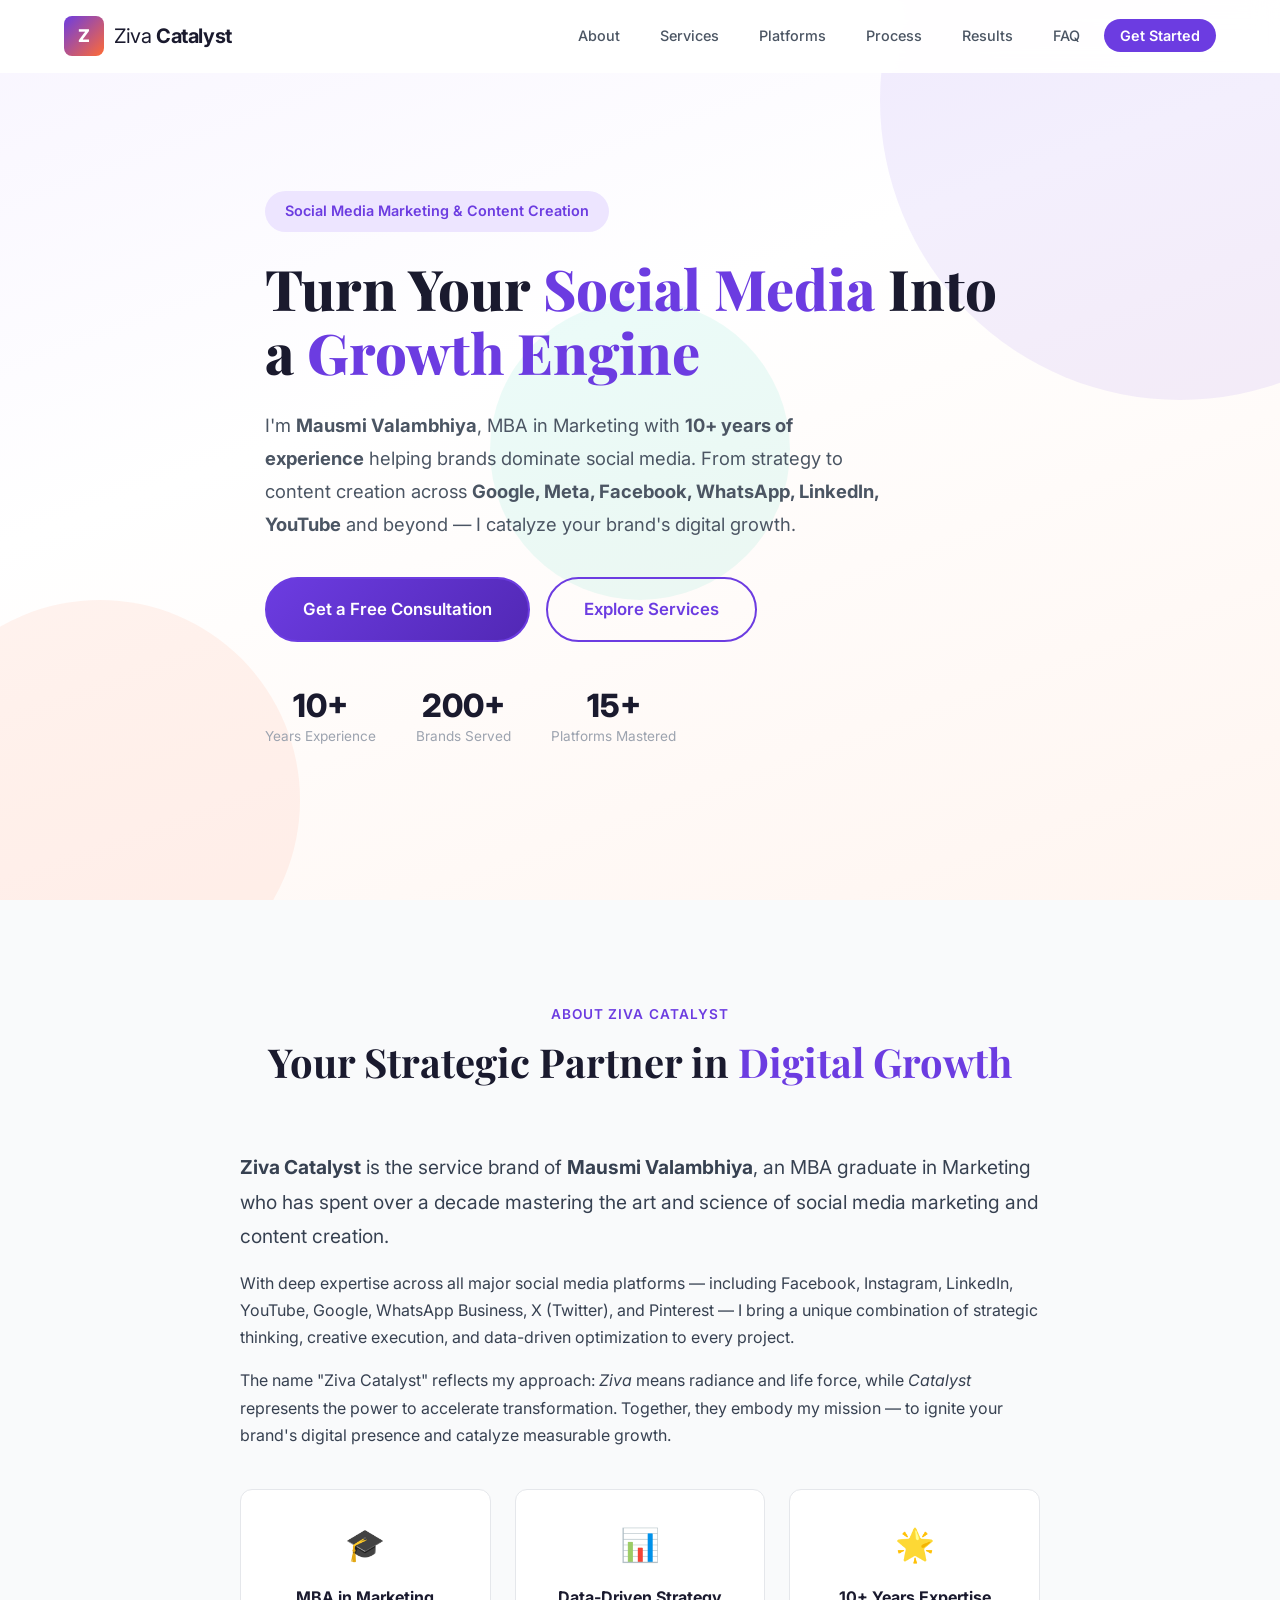
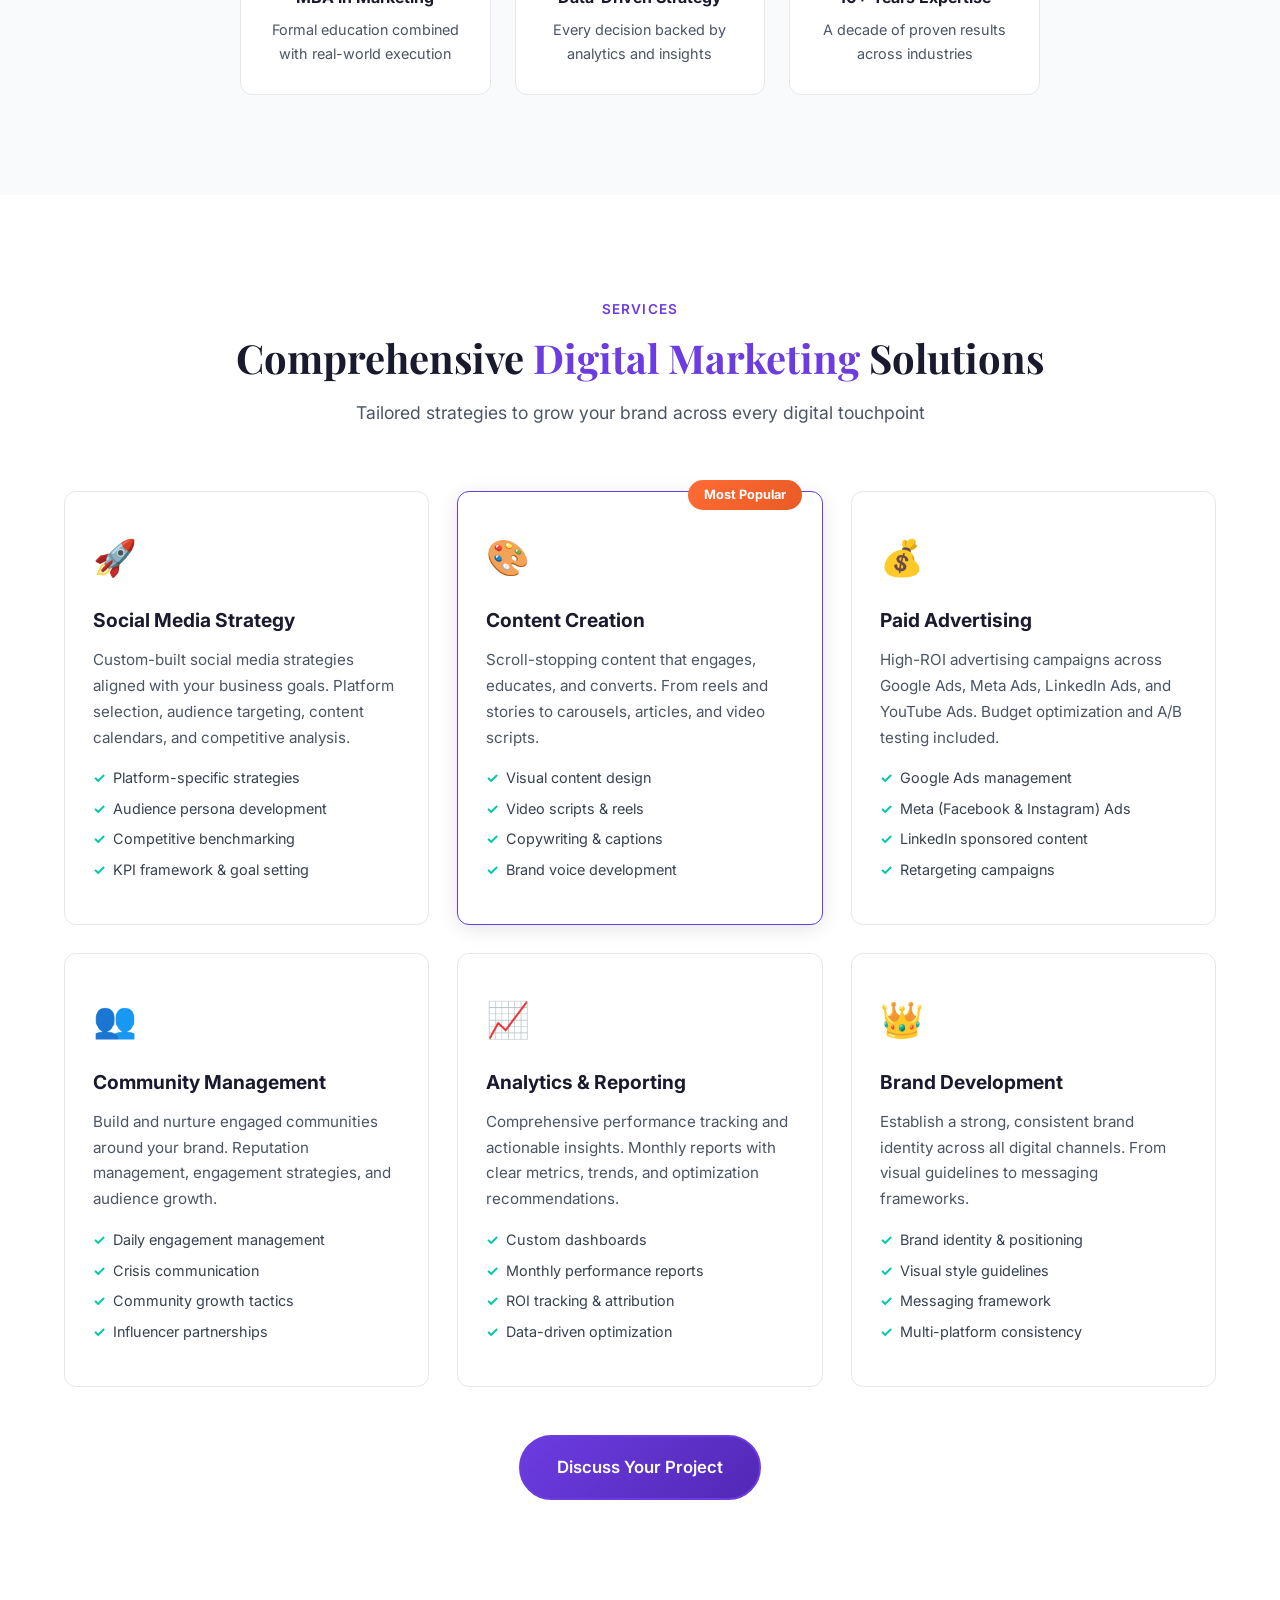
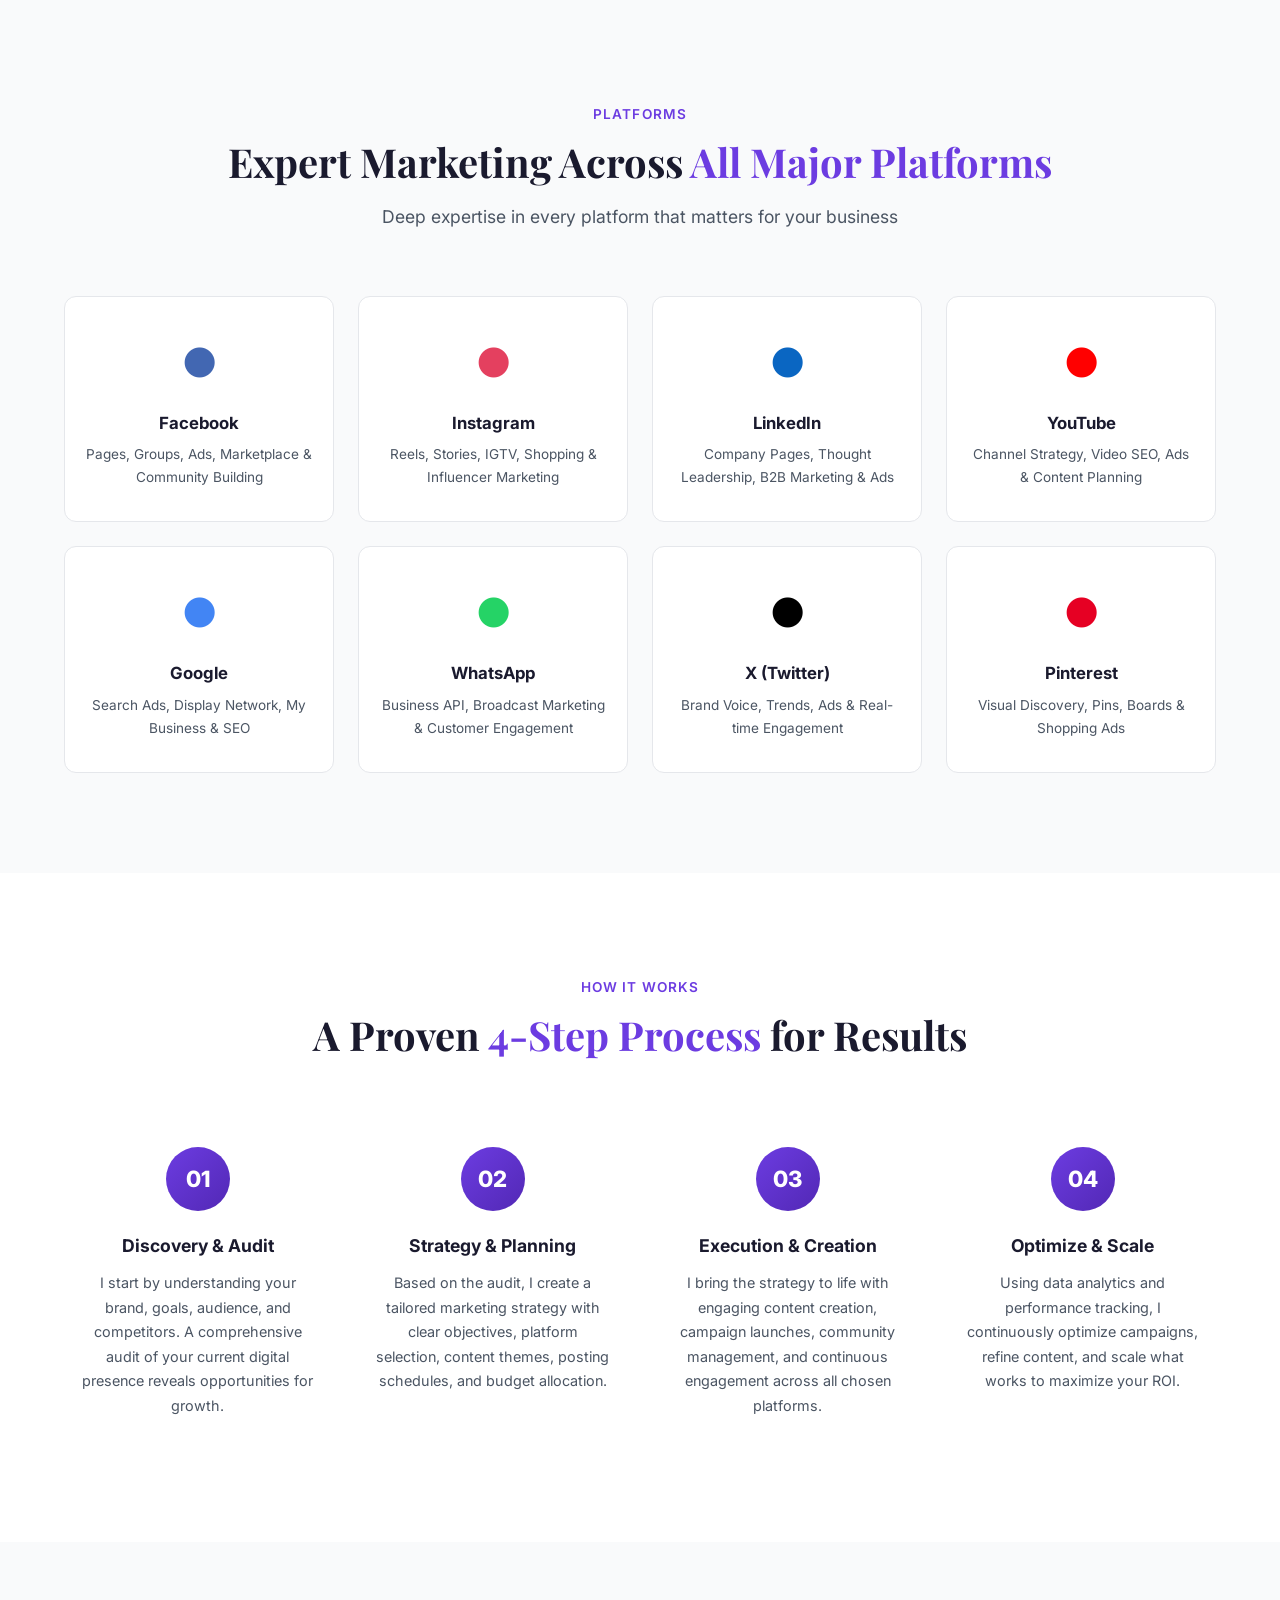
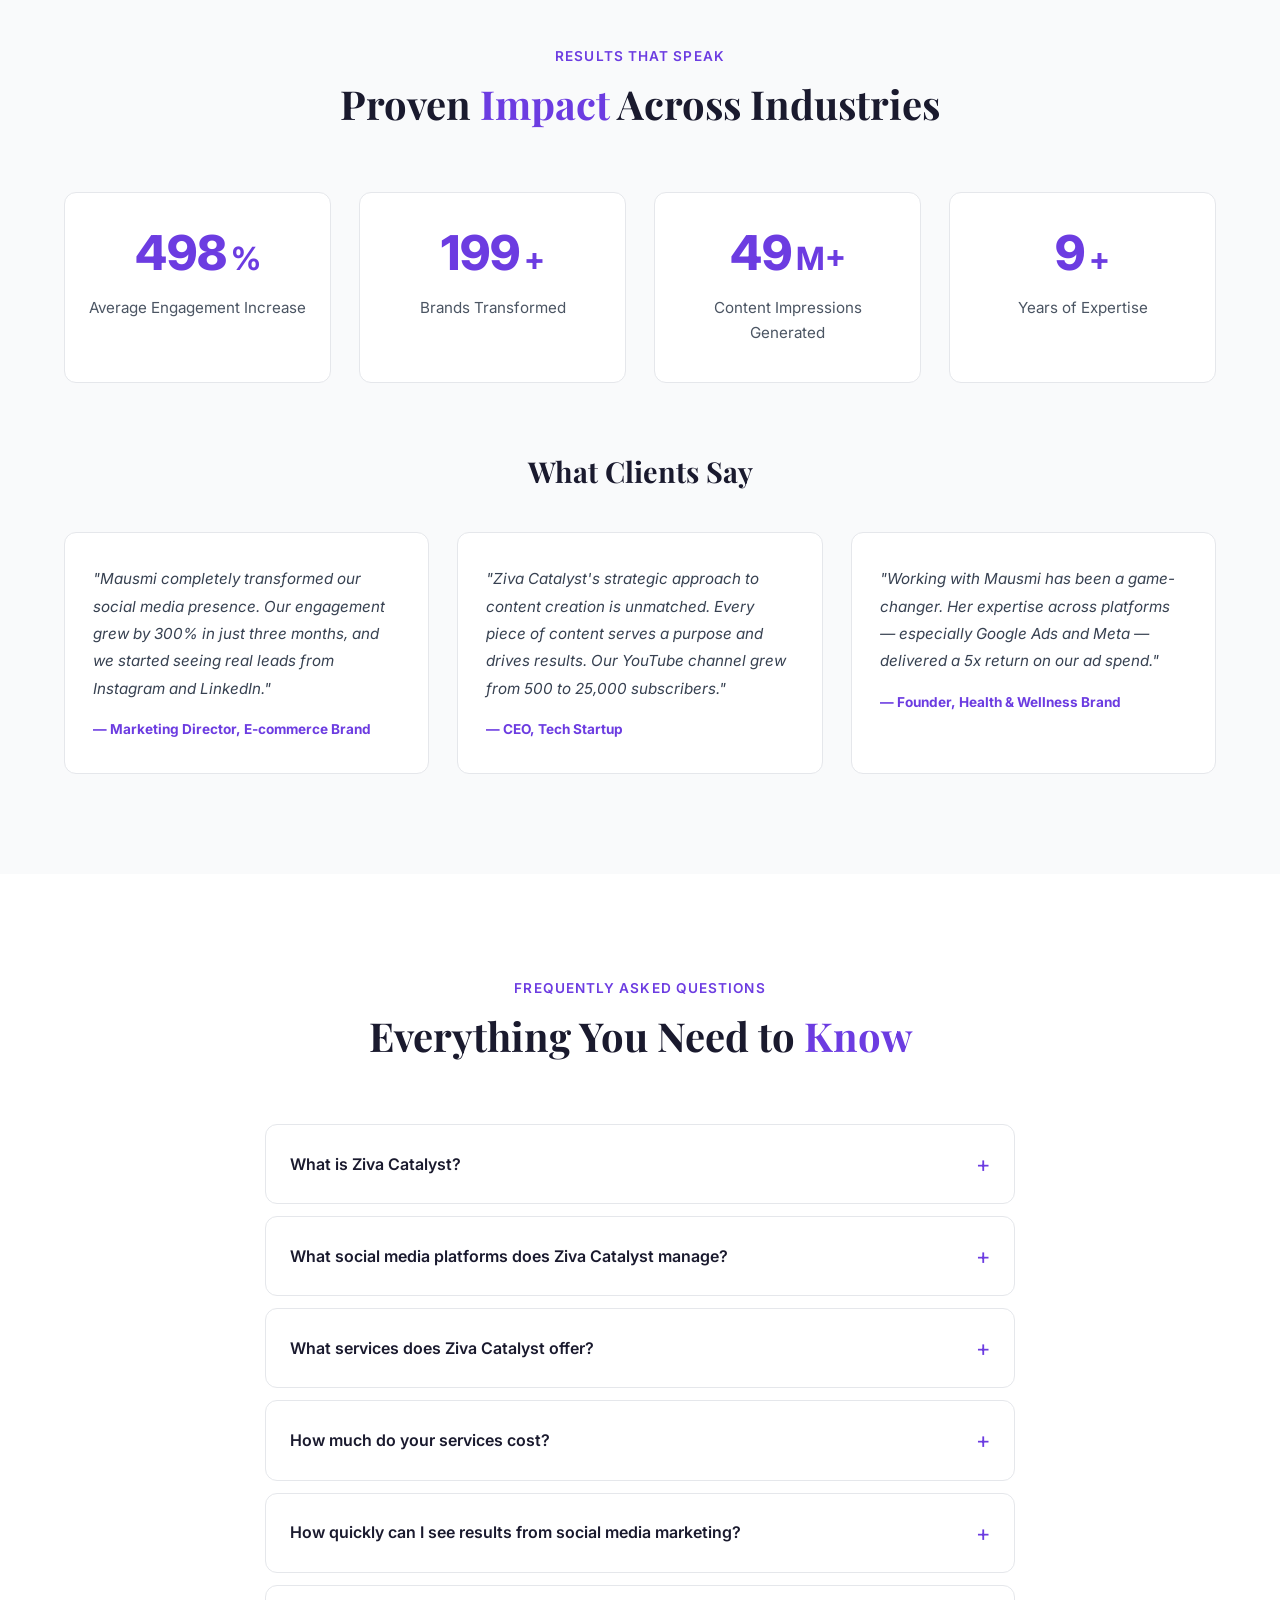
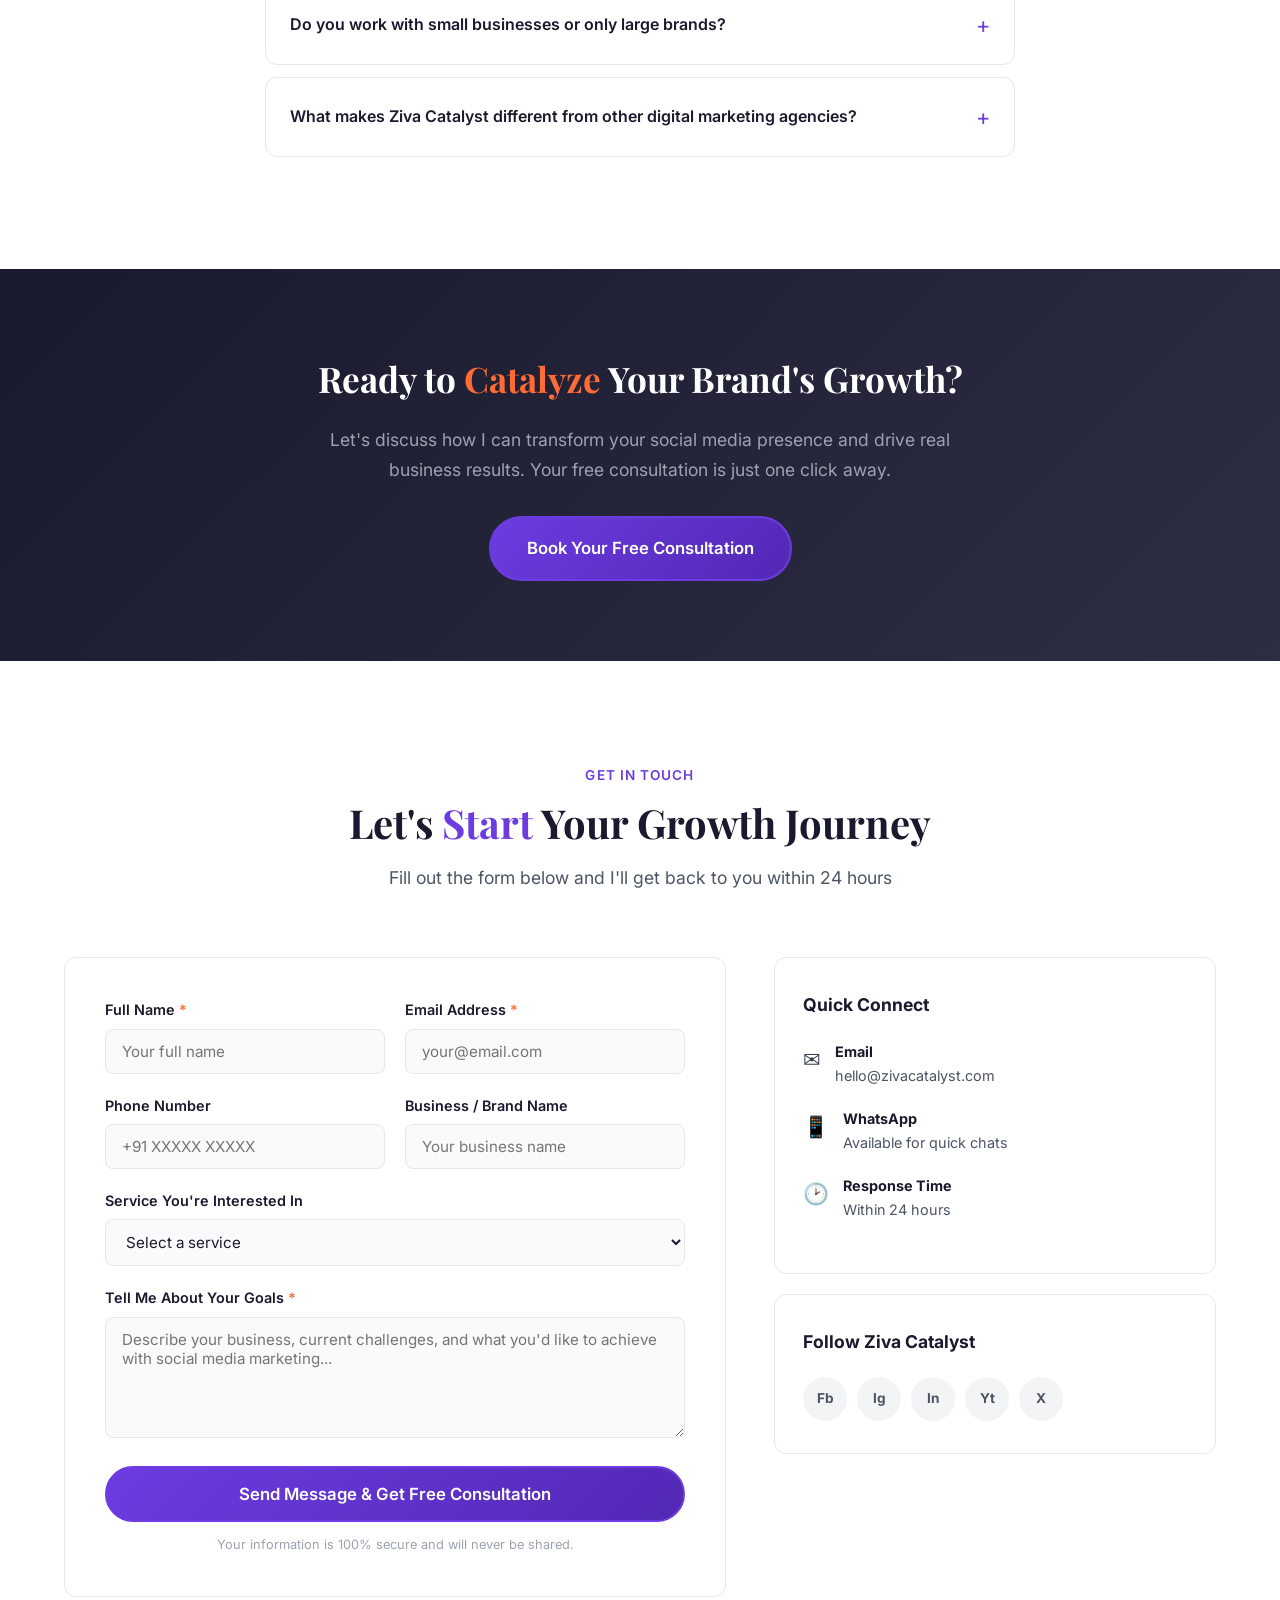
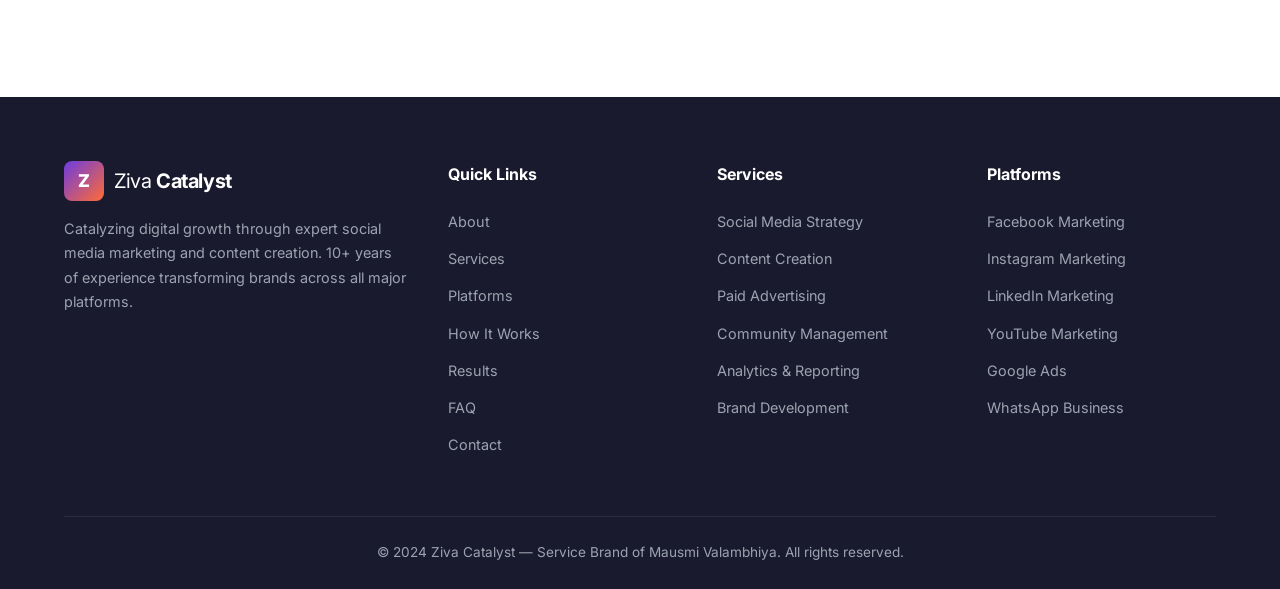
==== index.html @ 7b5e2238 "Add Ziva Catalyst website with full SEO, GEO, AEO, CRO optimization Complete single-page website for" ====
<!DOCTYPE html>
<html lang="en" dir="ltr">
<head>
  <meta charset="UTF-8" />
  <meta name="viewport" content="width=device-width, initial-scale=1.0" />
  <meta http-equiv="X-UA-Compatible" content="IE=edge" />

  <!-- Primary SEO Meta Tags -->
  <title>Ziva Catalyst | Social Media Marketing & Content Creation Expert — Mausmi Valambhiya</title>
  <meta name="description" content="Ziva Catalyst is the service brand of Mausmi Valambhiya, MBA in Marketing with 10+ years of experience in social media marketing, content creation, and digital strategy across Google, Meta, Facebook, WhatsApp, LinkedIn, YouTube & more." />
  <meta name="keywords" content="social media marketing, content creation, digital marketing expert, social media strategy, Facebook marketing, Instagram marketing, LinkedIn marketing, YouTube marketing, WhatsApp business marketing, Google Ads, Meta Ads, brand growth, content strategy, social media manager, Mausmi Valambhiya, Ziva Catalyst, social media consultant, online marketing services, digital branding" />
  <meta name="author" content="Mausmi Valambhiya" />
  <meta name="robots" content="index, follow, max-image-preview:large, max-snippet:-1, max-video-preview:-1" />
  <link rel="canonical" href="https://zivacatalyst.com/" />

  <!-- Open Graph / Facebook -->
  <meta property="og:type" content="website" />
  <meta property="og:url" content="https://zivacatalyst.com/" />
  <meta property="og:title" content="Ziva Catalyst | Social Media Marketing & Content Creation Expert" />
  <meta property="og:description" content="Transform your brand with 10+ years of social media marketing expertise. Strategy, content creation & growth across all major platforms." />
  <meta property="og:site_name" content="Ziva Catalyst" />
  <meta property="og:locale" content="en_US" />

  <!-- Twitter Card -->
  <meta name="twitter:card" content="summary_large_image" />
  <meta name="twitter:title" content="Ziva Catalyst | Social Media Marketing & Content Creation Expert" />
  <meta name="twitter:description" content="Transform your brand with 10+ years of social media marketing expertise by Mausmi Valambhiya, MBA." />

  <!-- GEO: Generative Engine Optimization — Structured Data (JSON-LD) -->
  <script type="application/ld+json">
  {
    "@context": "https://schema.org",
    "@type": "ProfessionalService",
    "name": "Ziva Catalyst",
    "description": "Social media marketing and content creation services by Mausmi Valambhiya, MBA in Marketing with 10+ years of experience.",
    "founder": {
      "@type": "Person",
      "name": "Mausmi Valambhiya",
      "jobTitle": "Social Media Marketing Strategist & Content Creator",
      "description": "MBA in Marketing with 10+ years of experience in social media marketing and content creation.",
      "knowsAbout": [
        "Social Media Marketing",
        "Content Creation",
        "Digital Marketing Strategy",
        "Facebook Marketing",
        "Instagram Marketing",
        "LinkedIn Marketing",
        "YouTube Marketing",
        "Google Ads",
        "Meta Ads",
        "WhatsApp Business Marketing",
        "Brand Strategy",
        "SEO",
        "Content Strategy"
      ]
    },
    "serviceType": [
      "Social Media Marketing",
      "Content Creation",
      "Digital Marketing Strategy",
      "Social Media Management",
      "Paid Advertising",
      "Brand Development"
    ],
    "areaServed": "Worldwide",
    "url": "https://zivacatalyst.com"
  }
  </script>

  <!-- AEO: Answer Engine Optimization — FAQ Schema -->
  <script type="application/ld+json">
  {
    "@context": "https://schema.org",
    "@type": "FAQPage",
    "mainEntity": [
      {
        "@type": "Question",
        "name": "What is Ziva Catalyst?",
        "acceptedAnswer": {
          "@type": "Answer",
          "text": "Ziva Catalyst is the service brand of Mausmi Valambhiya, an MBA in Marketing with over 10 years of experience specializing in social media marketing and content creation across all major platforms including Google, Meta, Facebook, WhatsApp, LinkedIn, and YouTube."
        }
      },
      {
        "@type": "Question",
        "name": "What social media platforms does Ziva Catalyst manage?",
        "acceptedAnswer": {
          "@type": "Answer",
          "text": "Ziva Catalyst provides expert marketing and content creation services across all major platforms: Facebook, Instagram, LinkedIn, YouTube, WhatsApp Business, Google (Search & Ads), X (Twitter), Pinterest, and emerging platforms."
        }
      },
      {
        "@type": "Question",
        "name": "What services does Ziva Catalyst offer?",
        "acceptedAnswer": {
          "@type": "Answer",
          "text": "Ziva Catalyst offers comprehensive digital marketing services including social media strategy, content creation, paid advertising (Google Ads & Meta Ads), brand development, community management, analytics & reporting, influencer marketing, and WhatsApp business marketing."
        }
      },
      {
        "@type": "Question",
        "name": "Who is Mausmi Valambhiya?",
        "acceptedAnswer": {
          "@type": "Answer",
          "text": "Mausmi Valambhiya is a social media marketing strategist and content creator with an MBA in Marketing and over 10 years of hands-on experience. She is the founder of Ziva Catalyst and has helped numerous brands grow their digital presence across multiple platforms."
        }
      },
      {
        "@type": "Question",
        "name": "How can Ziva Catalyst help my business grow?",
        "acceptedAnswer": {
          "@type": "Answer",
          "text": "Ziva Catalyst helps businesses grow through data-driven social media strategies, engaging content creation, targeted advertising campaigns, and comprehensive digital marketing solutions tailored to each client's unique goals and audience."
        }
      }
    ]
  }
  </script>

  <!-- Preconnect for performance -->
  <link rel="preconnect" href="https://fonts.googleapis.com" />
  <link rel="preconnect" href="https://fonts.gstatic.com" crossorigin />
  <link href="https://fonts.googleapis.com/css2?family=Inter:wght@300;400;500;600;700;800;900&family=Playfair+Display:wght@600;700;800&display=swap" rel="stylesheet" />

  <link rel="stylesheet" href="style.css" />
</head>
<body>

  <!-- Skip Navigation for Accessibility -->
  <a href="#main-content" class="skip-link">Skip to main content</a>

  <!-- ============ HEADER / NAVIGATION ============ -->
  <header class="header" id="header">
    <div class="container">
      <a href="#" class="logo" aria-label="Ziva Catalyst Home">
        <span class="logo-icon">Z</span>
        <span class="logo-text">Ziva <strong>Catalyst</strong></span>
      </a>
      <nav class="nav" id="nav" aria-label="Main Navigation">
        <ul class="nav-list">
          <li><a href="#about" class="nav-link">About</a></li>
          <li><a href="#services" class="nav-link">Services</a></li>
          <li><a href="#platforms" class="nav-link">Platforms</a></li>
          <li><a href="#process" class="nav-link">Process</a></li>
          <li><a href="#results" class="nav-link">Results</a></li>
          <li><a href="#faq" class="nav-link">FAQ</a></li>
          <li><a href="#contact" class="nav-link cta-link">Get Started</a></li>
        </ul>
      </nav>
      <button class="menu-toggle" id="menuToggle" aria-label="Toggle navigation menu" aria-expanded="false">
        <span class="bar"></span>
        <span class="bar"></span>
        <span class="bar"></span>
      </button>
    </div>
  </header>

  <main id="main-content">

    <!-- ============ HERO SECTION (CRO: Primary CTA) ============ -->
    <section class="hero" id="hero">
      <div class="hero-bg-shapes">
        <div class="shape shape-1"></div>
        <div class="shape shape-2"></div>
        <div class="shape shape-3"></div>
      </div>
      <div class="container hero-content">
        <div class="hero-text">
          <p class="hero-tag">Social Media Marketing & Content Creation</p>
          <h1 class="hero-title">
            Turn Your <span class="highlight">Social Media</span> Into a
            <span class="highlight">Growth Engine</span>
          </h1>
          <p class="hero-desc">
            I'm <strong>Mausmi Valambhiya</strong>, MBA in Marketing with <strong>10+ years of experience</strong>
            helping brands dominate social media. From strategy to content creation across
            <strong>Google, Meta, Facebook, WhatsApp, LinkedIn, YouTube</strong> and beyond —
            I catalyze your brand's digital growth.
          </p>
          <div class="hero-cta-group">
            <a href="#contact" class="btn btn-primary btn-lg">Get a Free Consultation</a>
            <a href="#services" class="btn btn-outline btn-lg">Explore Services</a>
          </div>
          <div class="hero-trust">
            <div class="trust-item">
              <span class="trust-number">10+</span>
              <span class="trust-label">Years Experience</span>
            </div>
            <div class="trust-item">
              <span class="trust-number">200+</span>
              <span class="trust-label">Brands Served</span>
            </div>
            <div class="trust-item">
              <span class="trust-number">15+</span>
              <span class="trust-label">Platforms Mastered</span>
            </div>
          </div>
        </div>
      </div>
    </section>

    <!-- ============ ABOUT SECTION (SEO + AEO: Rich bio content) ============ -->
    <section class="section about" id="about">
      <div class="container">
        <div class="section-header">
          <p class="section-tag">About Ziva Catalyst</p>
          <h2 class="section-title">Your Strategic Partner in <span class="highlight">Digital Growth</span></h2>
        </div>
        <div class="about-grid">
          <div class="about-content">
            <p class="about-lead">
              <strong>Ziva Catalyst</strong> is the service brand of <strong>Mausmi Valambhiya</strong>,
              an MBA graduate in Marketing who has spent over a decade mastering the art and science
              of social media marketing and content creation.
            </p>
            <p>
              With deep expertise across all major social media platforms — including Facebook, Instagram,
              LinkedIn, YouTube, Google, WhatsApp Business, X (Twitter), and Pinterest — I bring a
              unique combination of strategic thinking, creative execution, and data-driven optimization
              to every project.
            </p>
            <p>
              The name "Ziva Catalyst" reflects my approach: <em>Ziva</em> means radiance and life force,
              while <em>Catalyst</em> represents the power to accelerate transformation. Together, they embody
              my mission — to ignite your brand's digital presence and catalyze measurable growth.
            </p>
            <div class="about-highlights">
              <div class="highlight-card">
                <div class="highlight-icon">&#127891;</div>
                <h3>MBA in Marketing</h3>
                <p>Formal education combined with real-world execution</p>
              </div>
              <div class="highlight-card">
                <div class="highlight-icon">&#128202;</div>
                <h3>Data-Driven Strategy</h3>
                <p>Every decision backed by analytics and insights</p>
              </div>
              <div class="highlight-card">
                <div class="highlight-icon">&#127775;</div>
                <h3>10+ Years Expertise</h3>
                <p>A decade of proven results across industries</p>
              </div>
            </div>
          </div>
        </div>
      </div>
    </section>

    <!-- ============ SERVICES SECTION (SEO + CRO) ============ -->
    <section class="section services" id="services">
      <div class="container">
        <div class="section-header">
          <p class="section-tag">Services</p>
          <h2 class="section-title">Comprehensive <span class="highlight">Digital Marketing</span> Solutions</h2>
          <p class="section-subtitle">Tailored strategies to grow your brand across every digital touchpoint</p>
        </div>
        <div class="services-grid">

          <article class="service-card">
            <div class="service-icon">&#128640;</div>
            <h3>Social Media Strategy</h3>
            <p>Custom-built social media strategies aligned with your business goals. Platform selection, audience targeting, content calendars, and competitive analysis.</p>
            <ul class="service-features">
              <li>Platform-specific strategies</li>
              <li>Audience persona development</li>
              <li>Competitive benchmarking</li>
              <li>KPI framework & goal setting</li>
            </ul>
          </article>

          <article class="service-card featured">
            <div class="service-badge">Most Popular</div>
            <div class="service-icon">&#127912;</div>
            <h3>Content Creation</h3>
            <p>Scroll-stopping content that engages, educates, and converts. From reels and stories to carousels, articles, and video scripts.</p>
            <ul class="service-features">
              <li>Visual content design</li>
              <li>Video scripts & reels</li>
              <li>Copywriting & captions</li>
              <li>Brand voice development</li>
            </ul>
          </article>

          <article class="service-card">
            <div class="service-icon">&#128176;</div>
            <h3>Paid Advertising</h3>
            <p>High-ROI advertising campaigns across Google Ads, Meta Ads, LinkedIn Ads, and YouTube Ads. Budget optimization and A/B testing included.</p>
            <ul class="service-features">
              <li>Google Ads management</li>
              <li>Meta (Facebook & Instagram) Ads</li>
              <li>LinkedIn sponsored content</li>
              <li>Retargeting campaigns</li>
            </ul>
          </article>

          <article class="service-card">
            <div class="service-icon">&#128101;</div>
            <h3>Community Management</h3>
            <p>Build and nurture engaged communities around your brand. Reputation management, engagement strategies, and audience growth.</p>
            <ul class="service-features">
              <li>Daily engagement management</li>
              <li>Crisis communication</li>
              <li>Community growth tactics</li>
              <li>Influencer partnerships</li>
            </ul>
          </article>

          <article class="service-card">
            <div class="service-icon">&#128200;</div>
            <h3>Analytics & Reporting</h3>
            <p>Comprehensive performance tracking and actionable insights. Monthly reports with clear metrics, trends, and optimization recommendations.</p>
            <ul class="service-features">
              <li>Custom dashboards</li>
              <li>Monthly performance reports</li>
              <li>ROI tracking & attribution</li>
              <li>Data-driven optimization</li>
            </ul>
          </article>

          <article class="service-card">
            <div class="service-icon">&#128081;</div>
            <h3>Brand Development</h3>
            <p>Establish a strong, consistent brand identity across all digital channels. From visual guidelines to messaging frameworks.</p>
            <ul class="service-features">
              <li>Brand identity & positioning</li>
              <li>Visual style guidelines</li>
              <li>Messaging framework</li>
              <li>Multi-platform consistency</li>
            </ul>
          </article>

        </div>
        <div class="services-cta">
          <a href="#contact" class="btn btn-primary btn-lg">Discuss Your Project</a>
        </div>
      </div>
    </section>

    <!-- ============ PLATFORMS SECTION (SEO + GEO) ============ -->
    <section class="section platforms" id="platforms">
      <div class="container">
        <div class="section-header">
          <p class="section-tag">Platforms</p>
          <h2 class="section-title">Expert Marketing Across <span class="highlight">All Major Platforms</span></h2>
          <p class="section-subtitle">Deep expertise in every platform that matters for your business</p>
        </div>
        <div class="platforms-grid">
          <div class="platform-card">
            <div class="platform-icon" style="color:#4267B2;">&#9679;</div>
            <h3>Facebook</h3>
            <p>Pages, Groups, Ads, Marketplace & Community Building</p>
          </div>
          <div class="platform-card">
            <div class="platform-icon" style="color:#E4405F;">&#9679;</div>
            <h3>Instagram</h3>
            <p>Reels, Stories, IGTV, Shopping & Influencer Marketing</p>
          </div>
          <div class="platform-card">
            <div class="platform-icon" style="color:#0A66C2;">&#9679;</div>
            <h3>LinkedIn</h3>
            <p>Company Pages, Thought Leadership, B2B Marketing & Ads</p>
          </div>
          <div class="platform-card">
            <div class="platform-icon" style="color:#FF0000;">&#9679;</div>
            <h3>YouTube</h3>
            <p>Channel Strategy, Video SEO, Ads & Content Planning</p>
          </div>
          <div class="platform-card">
            <div class="platform-icon" style="color:#4285F4;">&#9679;</div>
            <h3>Google</h3>
            <p>Search Ads, Display Network, My Business & SEO</p>
          </div>
          <div class="platform-card">
            <div class="platform-icon" style="color:#25D366;">&#9679;</div>
            <h3>WhatsApp</h3>
            <p>Business API, Broadcast Marketing & Customer Engagement</p>
          </div>
          <div class="platform-card">
            <div class="platform-icon" style="color:#000000;">&#9679;</div>
            <h3>X (Twitter)</h3>
            <p>Brand Voice, Trends, Ads & Real-time Engagement</p>
          </div>
          <div class="platform-card">
            <div class="platform-icon" style="color:#E60023;">&#9679;</div>
            <h3>Pinterest</h3>
            <p>Visual Discovery, Pins, Boards & Shopping Ads</p>
          </div>
        </div>
      </div>
    </section>

    <!-- ============ PROCESS SECTION (CRO: Reduce uncertainty) ============ -->
    <section class="section process" id="process">
      <div class="container">
        <div class="section-header">
          <p class="section-tag">How It Works</p>
          <h2 class="section-title">A Proven <span class="highlight">4-Step Process</span> for Results</h2>
        </div>
        <div class="process-grid">
          <div class="process-step">
            <div class="step-number">01</div>
            <h3>Discovery & Audit</h3>
            <p>I start by understanding your brand, goals, audience, and competitors. A comprehensive audit of your current digital presence reveals opportunities for growth.</p>
          </div>
          <div class="process-step">
            <div class="step-number">02</div>
            <h3>Strategy & Planning</h3>
            <p>Based on the audit, I create a tailored marketing strategy with clear objectives, platform selection, content themes, posting schedules, and budget allocation.</p>
          </div>
          <div class="process-step">
            <div class="step-number">03</div>
            <h3>Execution & Creation</h3>
            <p>I bring the strategy to life with engaging content creation, campaign launches, community management, and continuous engagement across all chosen platforms.</p>
          </div>
          <div class="process-step">
            <div class="step-number">04</div>
            <h3>Optimize & Scale</h3>
            <p>Using data analytics and performance tracking, I continuously optimize campaigns, refine content, and scale what works to maximize your ROI.</p>
          </div>
        </div>
      </div>
    </section>

    <!-- ============ RESULTS / SOCIAL PROOF (CRO: Trust) ============ -->
    <section class="section results" id="results">
      <div class="container">
        <div class="section-header">
          <p class="section-tag">Results That Speak</p>
          <h2 class="section-title">Proven <span class="highlight">Impact</span> Across Industries</h2>
        </div>
        <div class="stats-grid">
          <div class="stat-card">
            <div class="stat-number" data-target="500">0</div>
            <div class="stat-suffix">%</div>
            <p class="stat-label">Average Engagement Increase</p>
          </div>
          <div class="stat-card">
            <div class="stat-number" data-target="200">0</div>
            <div class="stat-suffix">+</div>
            <p class="stat-label">Brands Transformed</p>
          </div>
          <div class="stat-card">
            <div class="stat-number" data-target="50">0</div>
            <div class="stat-suffix">M+</div>
            <p class="stat-label">Content Impressions Generated</p>
          </div>
          <div class="stat-card">
            <div class="stat-number" data-target="10">0</div>
            <div class="stat-suffix">+</div>
            <p class="stat-label">Years of Expertise</p>
          </div>
        </div>

        <!-- Testimonials (CRO: Social Proof) -->
        <div class="testimonials">
          <h3 class="testimonials-title">What Clients Say</h3>
          <div class="testimonials-grid">
            <blockquote class="testimonial-card">
              <p>"Mausmi completely transformed our social media presence. Our engagement grew by 300% in just three months, and we started seeing real leads from Instagram and LinkedIn."</p>
              <footer>
                <strong>— Marketing Director, E-commerce Brand</strong>
              </footer>
            </blockquote>
            <blockquote class="testimonial-card">
              <p>"Ziva Catalyst's strategic approach to content creation is unmatched. Every piece of content serves a purpose and drives results. Our YouTube channel grew from 500 to 25,000 subscribers."</p>
              <footer>
                <strong>— CEO, Tech Startup</strong>
              </footer>
            </blockquote>
            <blockquote class="testimonial-card">
              <p>"Working with Mausmi has been a game-changer. Her expertise across platforms — especially Google Ads and Meta — delivered a 5x return on our ad spend."</p>
              <footer>
                <strong>— Founder, Health & Wellness Brand</strong>
              </footer>
            </blockquote>
          </div>
        </div>
      </div>
    </section>

    <!-- ============ FAQ SECTION (AEO: Answer Engine Optimization) ============ -->
    <section class="section faq" id="faq">
      <div class="container">
        <div class="section-header">
          <p class="section-tag">Frequently Asked Questions</p>
          <h2 class="section-title">Everything You Need to <span class="highlight">Know</span></h2>
        </div>
        <div class="faq-list">

          <details class="faq-item">
            <summary class="faq-question">What is Ziva Catalyst?</summary>
            <div class="faq-answer">
              <p>Ziva Catalyst is the service brand of Mausmi Valambhiya, an MBA in Marketing with over 10 years of experience specializing in social media marketing and content creation across all major platforms including Google, Meta, Facebook, WhatsApp, LinkedIn, and YouTube.</p>
            </div>
          </details>

          <details class="faq-item">
            <summary class="faq-question">What social media platforms does Ziva Catalyst manage?</summary>
            <div class="faq-answer">
              <p>Ziva Catalyst provides expert marketing and content creation services across all major platforms: Facebook, Instagram, LinkedIn, YouTube, WhatsApp Business, Google (Search & Ads), X (Twitter), Pinterest, and emerging platforms. Each platform strategy is customized based on your specific business goals and target audience.</p>
            </div>
          </details>

          <details class="faq-item">
            <summary class="faq-question">What services does Ziva Catalyst offer?</summary>
            <div class="faq-answer">
              <p>Ziva Catalyst offers comprehensive digital marketing services including social media strategy, content creation (graphics, videos, reels, carousels), paid advertising (Google Ads & Meta Ads), brand development, community management, analytics & reporting, influencer marketing, and WhatsApp business marketing.</p>
            </div>
          </details>

          <details class="faq-item">
            <summary class="faq-question">How much do your services cost?</summary>
            <div class="faq-answer">
              <p>Every business is unique, so pricing is customized based on your specific needs, platforms, and goals. I offer flexible packages ranging from single-platform management to comprehensive multi-platform strategies. Contact me for a free consultation to discuss your requirements and receive a tailored proposal.</p>
            </div>
          </details>

          <details class="faq-item">
            <summary class="faq-question">How quickly can I see results from social media marketing?</summary>
            <div class="faq-answer">
              <p>While paid advertising can generate immediate results, organic social media growth typically shows significant improvements within 2-3 months. Building a strong, engaged community usually takes 3-6 months of consistent strategy execution. I provide monthly reports so you can track progress from day one.</p>
            </div>
          </details>

          <details class="faq-item">
            <summary class="faq-question">Do you work with small businesses or only large brands?</summary>
            <div class="faq-answer">
              <p>I work with businesses of all sizes — from startups and solopreneurs to established companies. My strategies are scaled and customized to match your budget and growth objectives. Every business deserves expert social media marketing, regardless of size.</p>
            </div>
          </details>

          <details class="faq-item">
            <summary class="faq-question">What makes Ziva Catalyst different from other digital marketing agencies?</summary>
            <div class="faq-answer">
              <p>Ziva Catalyst offers the personal attention of a dedicated expert with the strategic depth of an agency. With my MBA in Marketing and 10+ years of hands-on experience, you get direct access to senior-level expertise without agency overhead. Every strategy is personally crafted and executed — no junior handoffs.</p>
            </div>
          </details>

        </div>
      </div>
    </section>

    <!-- ============ CTA SECTION (CRO: Final conversion push) ============ -->
    <section class="section cta-section">
      <div class="container">
        <div class="cta-box">
          <h2>Ready to <span class="highlight">Catalyze</span> Your Brand's Growth?</h2>
          <p>Let's discuss how I can transform your social media presence and drive real business results. Your free consultation is just one click away.</p>
          <a href="#contact" class="btn btn-primary btn-lg">Book Your Free Consultation</a>
        </div>
      </div>
    </section>

    <!-- ============ CONTACT SECTION (CRO: Lead capture) ============ -->
    <section class="section contact" id="contact">
      <div class="container">
        <div class="section-header">
          <p class="section-tag">Get In Touch</p>
          <h2 class="section-title">Let's <span class="highlight">Start</span> Your Growth Journey</h2>
          <p class="section-subtitle">Fill out the form below and I'll get back to you within 24 hours</p>
        </div>
        <div class="contact-grid">
          <form class="contact-form" id="contactForm" action="#" method="POST">
            <div class="form-row">
              <div class="form-group">
                <label for="name">Full Name <span class="required">*</span></label>
                <input type="text" id="name" name="name" placeholder="Your full name" required />
              </div>
              <div class="form-group">
                <label for="email">Email Address <span class="required">*</span></label>
                <input type="email" id="email" name="email" placeholder="your@email.com" required />
              </div>
            </div>
            <div class="form-row">
              <div class="form-group">
                <label for="phone">Phone Number</label>
                <input type="tel" id="phone" name="phone" placeholder="+91 XXXXX XXXXX" />
              </div>
              <div class="form-group">
                <label for="business">Business / Brand Name</label>
                <input type="text" id="business" name="business" placeholder="Your business name" />
              </div>
            </div>
            <div class="form-group">
              <label for="service">Service You're Interested In</label>
              <select id="service" name="service">
                <option value="">Select a service</option>
                <option value="social-media-strategy">Social Media Strategy</option>
                <option value="content-creation">Content Creation</option>
                <option value="paid-advertising">Paid Advertising (Google/Meta Ads)</option>
                <option value="community-management">Community Management</option>
                <option value="analytics">Analytics & Reporting</option>
                <option value="brand-development">Brand Development</option>
                <option value="full-service">Full-Service Package</option>
              </select>
            </div>
            <div class="form-group">
              <label for="message">Tell Me About Your Goals <span class="required">*</span></label>
              <textarea id="message" name="message" rows="5" placeholder="Describe your business, current challenges, and what you'd like to achieve with social media marketing..." required></textarea>
            </div>
            <button type="submit" class="btn btn-primary btn-lg btn-full">Send Message & Get Free Consultation</button>
            <p class="form-note">Your information is 100% secure and will never be shared.</p>
          </form>

          <div class="contact-info">
            <div class="info-card">
              <h3>Quick Connect</h3>
              <div class="info-item">
                <span class="info-icon">&#9993;</span>
                <div>
                  <strong>Email</strong>
                  <p>hello@zivacatalyst.com</p>
                </div>
              </div>
              <div class="info-item">
                <span class="info-icon">&#128241;</span>
                <div>
                  <strong>WhatsApp</strong>
                  <p>Available for quick chats</p>
                </div>
              </div>
              <div class="info-item">
                <span class="info-icon">&#128337;</span>
                <div>
                  <strong>Response Time</strong>
                  <p>Within 24 hours</p>
                </div>
              </div>
            </div>
            <div class="info-card social-card">
              <h3>Follow Ziva Catalyst</h3>
              <div class="social-links">
                <a href="#" class="social-link" aria-label="Facebook">Fb</a>
                <a href="#" class="social-link" aria-label="Instagram">Ig</a>
                <a href="#" class="social-link" aria-label="LinkedIn">In</a>
                <a href="#" class="social-link" aria-label="YouTube">Yt</a>
                <a href="#" class="social-link" aria-label="Twitter / X">X</a>
              </div>
            </div>
          </div>
        </div>
      </div>
    </section>

  </main>

  <!-- ============ FOOTER ============ -->
  <footer class="footer">
    <div class="container">
      <div class="footer-grid">
        <div class="footer-brand">
          <a href="#" class="logo">
            <span class="logo-icon">Z</span>
            <span class="logo-text">Ziva <strong>Catalyst</strong></span>
          </a>
          <p>Catalyzing digital growth through expert social media marketing and content creation. 10+ years of experience transforming brands across all major platforms.</p>
        </div>
        <div class="footer-links">
          <h4>Quick Links</h4>
          <ul>
            <li><a href="#about">About</a></li>
            <li><a href="#services">Services</a></li>
            <li><a href="#platforms">Platforms</a></li>
            <li><a href="#process">How It Works</a></li>
            <li><a href="#results">Results</a></li>
            <li><a href="#faq">FAQ</a></li>
            <li><a href="#contact">Contact</a></li>
          </ul>
        </div>
        <div class="footer-links">
          <h4>Services</h4>
          <ul>
            <li><a href="#services">Social Media Strategy</a></li>
            <li><a href="#services">Content Creation</a></li>
            <li><a href="#services">Paid Advertising</a></li>
            <li><a href="#services">Community Management</a></li>
            <li><a href="#services">Analytics & Reporting</a></li>
            <li><a href="#services">Brand Development</a></li>
          </ul>
        </div>
        <div class="footer-links">
          <h4>Platforms</h4>
          <ul>
            <li><a href="#platforms">Facebook Marketing</a></li>
            <li><a href="#platforms">Instagram Marketing</a></li>
            <li><a href="#platforms">LinkedIn Marketing</a></li>
            <li><a href="#platforms">YouTube Marketing</a></li>
            <li><a href="#platforms">Google Ads</a></li>
            <li><a href="#platforms">WhatsApp Business</a></li>
          </ul>
        </div>
      </div>
      <div class="footer-bottom">
        <p>&copy; 2024 Ziva Catalyst — Service Brand of Mausmi Valambhiya. All rights reserved.</p>
      </div>
    </div>
  </footer>

  <script src="script.js"></script>
</body>
</html>
---- style.css ----
/* ============================================
   ZIVA CATALYST — Style Sheet
   Modern, responsive, CRO-optimized design
   ============================================ */

/* ---------- CSS Variables ---------- */
:root {
  --primary: #6C3CE1;
  --primary-dark: #5228B5;
  --primary-light: #EDE5FF;
  --secondary: #FF6B35;
  --secondary-dark: #E85A25;
  --accent: #00C9A7;
  --dark: #1A1A2E;
  --dark-2: #2D2D44;
  --gray-900: #1F2937;
  --gray-700: #374151;
  --gray-600: #4B5563;
  --gray-400: #9CA3AF;
  --gray-200: #E5E7EB;
  --gray-100: #F3F4F6;
  --gray-50: #F9FAFB;
  --white: #FFFFFF;
  --font-main: 'Inter', -apple-system, BlinkMacSystemFont, 'Segoe UI', sans-serif;
  --font-heading: 'Playfair Display', Georgia, serif;
  --shadow-sm: 0 1px 3px rgba(0,0,0,0.08);
  --shadow-md: 0 4px 20px rgba(0,0,0,0.1);
  --shadow-lg: 0 10px 40px rgba(0,0,0,0.12);
  --shadow-xl: 0 20px 60px rgba(0,0,0,0.15);
  --radius-sm: 8px;
  --radius-md: 12px;
  --radius-lg: 20px;
  --radius-full: 50px;
  --transition: 0.3s cubic-bezier(0.4, 0, 0.2, 1);
}

/* ---------- Reset & Base ---------- */
*, *::before, *::after {
  box-sizing: border-box;
  margin: 0;
  padding: 0;
}

html {
  scroll-behavior: smooth;
  scroll-padding-top: 80px;
}

body {
  font-family: var(--font-main);
  font-size: 16px;
  line-height: 1.7;
  color: var(--gray-700);
  background: var(--white);
  -webkit-font-smoothing: antialiased;
  -moz-osx-font-smoothing: grayscale;
}

img {
  max-width: 100%;
  height: auto;
  display: block;
}

a {
  text-decoration: none;
  color: inherit;
  transition: color var(--transition);
}

ul, ol {
  list-style: none;
}

/* ---------- Skip Link (Accessibility) ---------- */
.skip-link {
  position: absolute;
  top: -100%;
  left: 16px;
  background: var(--primary);
  color: var(--white);
  padding: 8px 16px;
  border-radius: var(--radius-sm);
  z-index: 10000;
  font-weight: 600;
}
.skip-link:focus {
  top: 16px;
}

/* ---------- Container ---------- */
.container {
  max-width: 1200px;
  margin: 0 auto;
  padding: 0 24px;
}

/* ---------- HEADER ---------- */
.header {
  position: fixed;
  top: 0;
  left: 0;
  right: 0;
  z-index: 1000;
  background: rgba(255,255,255,0.95);
  backdrop-filter: blur(12px);
  -webkit-backdrop-filter: blur(12px);
  border-bottom: 1px solid transparent;
  transition: all var(--transition);
}
.header.scrolled {
  border-bottom-color: var(--gray-200);
  box-shadow: var(--shadow-sm);
}
.header .container {
  display: flex;
  align-items: center;
  justify-content: space-between;
  height: 72px;
}

/* Logo */
.logo {
  display: flex;
  align-items: center;
  gap: 10px;
  font-size: 1.25rem;
  color: var(--dark);
}
.logo-icon {
  display: flex;
  align-items: center;
  justify-content: center;
  width: 40px;
  height: 40px;
  background: linear-gradient(135deg, var(--primary), var(--secondary));
  color: var(--white);
  font-weight: 800;
  font-size: 1.1rem;
  border-radius: var(--radius-sm);
}
.logo-text {
  font-weight: 400;
  letter-spacing: -0.02em;
}
.logo-text strong {
  font-weight: 700;
}

/* Navigation */
.nav-list {
  display: flex;
  align-items: center;
  gap: 8px;
}
.nav-link {
  padding: 8px 16px;
  font-size: 0.9rem;
  font-weight: 500;
  color: var(--gray-600);
  border-radius: var(--radius-full);
  transition: all var(--transition);
}
.nav-link:hover {
  color: var(--primary);
  background: var(--primary-light);
}
.nav-link.cta-link {
  background: var(--primary);
  color: var(--white);
  font-weight: 600;
}
.nav-link.cta-link:hover {
  background: var(--primary-dark);
  color: var(--white);
}

/* Mobile Menu Toggle */
.menu-toggle {
  display: none;
  flex-direction: column;
  gap: 5px;
  background: none;
  border: none;
  cursor: pointer;
  padding: 8px;
}
.menu-toggle .bar {
  display: block;
  width: 24px;
  height: 2.5px;
  background: var(--dark);
  border-radius: 2px;
  transition: all var(--transition);
}
.menu-toggle.active .bar:nth-child(1) {
  transform: rotate(45deg) translate(5px, 5px);
}
.menu-toggle.active .bar:nth-child(2) {
  opacity: 0;
}
.menu-toggle.active .bar:nth-child(3) {
  transform: rotate(-45deg) translate(5px, -5px);
}

/* ---------- BUTTONS ---------- */
.btn {
  display: inline-flex;
  align-items: center;
  justify-content: center;
  gap: 8px;
  font-family: var(--font-main);
  font-weight: 600;
  font-size: 0.95rem;
  padding: 12px 28px;
  border-radius: var(--radius-full);
  border: 2px solid transparent;
  cursor: pointer;
  transition: all var(--transition);
  text-align: center;
}
.btn-primary {
  background: linear-gradient(135deg, var(--primary), var(--primary-dark));
  color: var(--white);
  border-color: var(--primary);
}
.btn-primary:hover {
  background: linear-gradient(135deg, var(--primary-dark), #4119A0);
  transform: translateY(-2px);
  box-shadow: 0 8px 25px rgba(108,60,225,0.35);
}
.btn-outline {
  background: transparent;
  color: var(--primary);
  border-color: var(--primary);
}
.btn-outline:hover {
  background: var(--primary);
  color: var(--white);
  transform: translateY(-2px);
}
.btn-lg {
  padding: 16px 36px;
  font-size: 1.05rem;
}
.btn-full {
  width: 100%;
}

/* ---------- SECTION BASE ---------- */
.section {
  padding: 100px 0;
}
.section:nth-child(even) {
  background: var(--gray-50);
}
.section-header {
  text-align: center;
  margin-bottom: 64px;
}
.section-tag {
  display: inline-block;
  font-size: 0.85rem;
  font-weight: 600;
  color: var(--primary);
  text-transform: uppercase;
  letter-spacing: 0.08em;
  margin-bottom: 12px;
}
.section-title {
  font-family: var(--font-heading);
  font-size: 2.5rem;
  font-weight: 700;
  color: var(--dark);
  line-height: 1.2;
  margin-bottom: 16px;
}
.section-subtitle {
  font-size: 1.1rem;
  color: var(--gray-600);
  max-width: 600px;
  margin: 0 auto;
}
.highlight {
  color: var(--primary);
}

/* ---------- HERO ---------- */
.hero {
  position: relative;
  min-height: 100vh;
  display: flex;
  align-items: center;
  padding: 120px 0 80px;
  background: linear-gradient(160deg, #F8F5FF 0%, #FFFFFF 40%, #FFF5F0 100%);
  overflow: hidden;
}
.hero-bg-shapes {
  position: absolute;
  inset: 0;
  pointer-events: none;
  overflow: hidden;
}
.shape {
  position: absolute;
  border-radius: 50%;
  opacity: 0.08;
}
.shape-1 {
  width: 600px;
  height: 600px;
  background: var(--primary);
  top: -200px;
  right: -200px;
}
.shape-2 {
  width: 400px;
  height: 400px;
  background: var(--secondary);
  bottom: -100px;
  left: -100px;
}
.shape-3 {
  width: 300px;
  height: 300px;
  background: var(--accent);
  top: 50%;
  left: 50%;
  transform: translate(-50%, -50%);
}
.hero-content {
  position: relative;
  z-index: 2;
}
.hero-text {
  max-width: 750px;
}
.hero-tag {
  display: inline-block;
  background: var(--primary-light);
  color: var(--primary);
  padding: 8px 20px;
  border-radius: var(--radius-full);
  font-size: 0.9rem;
  font-weight: 600;
  margin-bottom: 24px;
}
.hero-title {
  font-family: var(--font-heading);
  font-size: 3.5rem;
  font-weight: 800;
  color: var(--dark);
  line-height: 1.15;
  margin-bottom: 24px;
}
.hero-desc {
  font-size: 1.15rem;
  color: var(--gray-600);
  line-height: 1.8;
  margin-bottom: 36px;
  max-width: 620px;
}
.hero-cta-group {
  display: flex;
  gap: 16px;
  flex-wrap: wrap;
  margin-bottom: 48px;
}
.hero-trust {
  display: flex;
  gap: 40px;
  flex-wrap: wrap;
}
.trust-item {
  text-align: center;
}
.trust-number {
  display: block;
  font-size: 2rem;
  font-weight: 800;
  color: var(--dark);
  line-height: 1;
}
.trust-label {
  font-size: 0.85rem;
  color: var(--gray-400);
  margin-top: 4px;
}

/* ---------- ABOUT ---------- */
.about-content {
  max-width: 800px;
  margin: 0 auto;
}
.about-lead {
  font-size: 1.2rem;
  line-height: 1.8;
  margin-bottom: 16px;
}
.about-content > p {
  margin-bottom: 16px;
}
.about-highlights {
  display: grid;
  grid-template-columns: repeat(3, 1fr);
  gap: 24px;
  margin-top: 40px;
}
.highlight-card {
  background: var(--white);
  border: 1px solid var(--gray-200);
  border-radius: var(--radius-md);
  padding: 28px 24px;
  text-align: center;
  transition: all var(--transition);
}
.highlight-card:hover {
  border-color: var(--primary);
  box-shadow: var(--shadow-md);
  transform: translateY(-4px);
}
.highlight-icon {
  font-size: 2rem;
  margin-bottom: 12px;
}
.highlight-card h3 {
  font-size: 1rem;
  font-weight: 700;
  color: var(--dark);
  margin-bottom: 6px;
}
.highlight-card p {
  font-size: 0.9rem;
  color: var(--gray-600);
}

/* ---------- SERVICES ---------- */
.services-grid {
  display: grid;
  grid-template-columns: repeat(3, 1fr);
  gap: 28px;
}
.service-card {
  position: relative;
  background: var(--white);
  border: 1px solid var(--gray-200);
  border-radius: var(--radius-md);
  padding: 36px 28px;
  transition: all var(--transition);
}
.service-card:hover {
  border-color: var(--primary);
  box-shadow: var(--shadow-lg);
  transform: translateY(-6px);
}
.service-card.featured {
  border-color: var(--primary);
  box-shadow: var(--shadow-md);
}
.service-badge {
  position: absolute;
  top: -12px;
  right: 20px;
  background: linear-gradient(135deg, var(--secondary), var(--secondary-dark));
  color: var(--white);
  padding: 4px 16px;
  border-radius: var(--radius-full);
  font-size: 0.8rem;
  font-weight: 700;
}
.service-icon {
  font-size: 2.2rem;
  margin-bottom: 16px;
}
.service-card h3 {
  font-size: 1.2rem;
  font-weight: 700;
  color: var(--dark);
  margin-bottom: 10px;
}
.service-card > p {
  font-size: 0.95rem;
  color: var(--gray-600);
  margin-bottom: 16px;
}
.service-features {
  list-style: none;
}
.service-features li {
  position: relative;
  padding-left: 20px;
  font-size: 0.9rem;
  color: var(--gray-700);
  margin-bottom: 6px;
}
.service-features li::before {
  content: "\2713";
  position: absolute;
  left: 0;
  color: var(--accent);
  font-weight: 700;
}
.services-cta {
  text-align: center;
  margin-top: 48px;
}

/* ---------- PLATFORMS ---------- */
.platforms-grid {
  display: grid;
  grid-template-columns: repeat(4, 1fr);
  gap: 24px;
}
.platform-card {
  background: var(--white);
  border: 1px solid var(--gray-200);
  border-radius: var(--radius-md);
  padding: 32px 20px;
  text-align: center;
  transition: all var(--transition);
}
.platform-card:hover {
  border-color: var(--primary);
  box-shadow: var(--shadow-md);
  transform: translateY(-4px);
}
.platform-icon {
  font-size: 2.5rem;
  margin-bottom: 12px;
}
.platform-card h3 {
  font-size: 1.05rem;
  font-weight: 700;
  color: var(--dark);
  margin-bottom: 6px;
}
.platform-card p {
  font-size: 0.85rem;
  color: var(--gray-600);
}

/* ---------- PROCESS ---------- */
.process-grid {
  display: grid;
  grid-template-columns: repeat(4, 1fr);
  gap: 28px;
}
.process-step {
  position: relative;
  text-align: center;
  padding: 24px 16px;
}
.step-number {
  display: inline-flex;
  align-items: center;
  justify-content: center;
  width: 64px;
  height: 64px;
  background: linear-gradient(135deg, var(--primary), var(--primary-dark));
  color: var(--white);
  font-size: 1.4rem;
  font-weight: 800;
  border-radius: 50%;
  margin-bottom: 20px;
}
.process-step h3 {
  font-size: 1.1rem;
  font-weight: 700;
  color: var(--dark);
  margin-bottom: 10px;
}
.process-step p {
  font-size: 0.9rem;
  color: var(--gray-600);
  line-height: 1.7;
}

/* ---------- RESULTS / STATS ---------- */
.stats-grid {
  display: grid;
  grid-template-columns: repeat(4, 1fr);
  gap: 28px;
  margin-bottom: 64px;
}
.stat-card {
  text-align: center;
  background: var(--white);
  border: 1px solid var(--gray-200);
  border-radius: var(--radius-md);
  padding: 36px 20px;
}
.stat-number {
  display: inline;
  font-size: 3rem;
  font-weight: 800;
  color: var(--primary);
  line-height: 1;
}
.stat-suffix {
  display: inline;
  font-size: 2rem;
  font-weight: 700;
  color: var(--primary);
}
.stat-label {
  font-size: 0.95rem;
  color: var(--gray-600);
  margin-top: 8px;
}

/* ---------- TESTIMONIALS ---------- */
.testimonials-title {
  text-align: center;
  font-family: var(--font-heading);
  font-size: 1.8rem;
  color: var(--dark);
  margin-bottom: 36px;
}
.testimonials-grid {
  display: grid;
  grid-template-columns: repeat(3, 1fr);
  gap: 28px;
}
.testimonial-card {
  background: var(--white);
  border: 1px solid var(--gray-200);
  border-radius: var(--radius-md);
  padding: 32px 28px;
  font-style: italic;
  transition: all var(--transition);
}
.testimonial-card:hover {
  box-shadow: var(--shadow-md);
}
.testimonial-card p {
  font-size: 0.95rem;
  color: var(--gray-700);
  margin-bottom: 16px;
  line-height: 1.8;
}
.testimonial-card footer {
  font-style: normal;
  font-size: 0.85rem;
  color: var(--primary);
}

/* ---------- FAQ ---------- */
.faq-list {
  max-width: 750px;
  margin: 0 auto;
}
.faq-item {
  border: 1px solid var(--gray-200);
  border-radius: var(--radius-md);
  margin-bottom: 12px;
  overflow: hidden;
  transition: all var(--transition);
}
.faq-item:hover {
  border-color: var(--primary);
}
.faq-item[open] {
  border-color: var(--primary);
  box-shadow: var(--shadow-sm);
}
.faq-question {
  padding: 20px 24px;
  font-weight: 600;
  font-size: 1rem;
  color: var(--dark);
  cursor: pointer;
  list-style: none;
  display: flex;
  align-items: center;
  justify-content: space-between;
}
.faq-question::-webkit-details-marker {
  display: none;
}
.faq-question::after {
  content: "+";
  font-size: 1.4rem;
  font-weight: 400;
  color: var(--primary);
  transition: transform var(--transition);
  flex-shrink: 0;
  margin-left: 16px;
}
.faq-item[open] .faq-question::after {
  content: "\2212";
}
.faq-answer {
  padding: 0 24px 20px;
  font-size: 0.95rem;
  color: var(--gray-600);
  line-height: 1.8;
}

/* ---------- CTA SECTION ---------- */
.cta-section {
  background: linear-gradient(135deg, var(--dark) 0%, var(--dark-2) 100%) !important;
  padding: 80px 0;
}
.cta-box {
  text-align: center;
  max-width: 650px;
  margin: 0 auto;
}
.cta-box h2 {
  font-family: var(--font-heading);
  font-size: 2.2rem;
  color: var(--white);
  margin-bottom: 16px;
}
.cta-box .highlight {
  color: var(--secondary);
}
.cta-box p {
  font-size: 1.1rem;
  color: var(--gray-400);
  margin-bottom: 32px;
  line-height: 1.7;
}

/* ---------- CONTACT ---------- */
.contact-grid {
  display: grid;
  grid-template-columns: 1.5fr 1fr;
  gap: 48px;
  align-items: start;
}
.contact-form {
  background: var(--white);
  border: 1px solid var(--gray-200);
  border-radius: var(--radius-md);
  padding: 40px;
}
.form-row {
  display: grid;
  grid-template-columns: 1fr 1fr;
  gap: 20px;
}
.form-group {
  margin-bottom: 20px;
}
.form-group label {
  display: block;
  font-size: 0.9rem;
  font-weight: 600;
  color: var(--dark);
  margin-bottom: 6px;
}
.required {
  color: var(--secondary);
}
.form-group input,
.form-group select,
.form-group textarea {
  width: 100%;
  padding: 12px 16px;
  font-family: var(--font-main);
  font-size: 0.95rem;
  border: 1px solid var(--gray-200);
  border-radius: var(--radius-sm);
  background: var(--gray-50);
  color: var(--dark);
  transition: all var(--transition);
}
.form-group input:focus,
.form-group select:focus,
.form-group textarea:focus {
  outline: none;
  border-color: var(--primary);
  box-shadow: 0 0 0 3px rgba(108,60,225,0.15);
  background: var(--white);
}
.form-group textarea {
  resize: vertical;
  min-height: 120px;
}
.form-note {
  text-align: center;
  font-size: 0.8rem;
  color: var(--gray-400);
  margin-top: 12px;
}

/* Contact Info */
.info-card {
  background: var(--white);
  border: 1px solid var(--gray-200);
  border-radius: var(--radius-md);
  padding: 32px 28px;
  margin-bottom: 20px;
}
.info-card h3 {
  font-size: 1.1rem;
  font-weight: 700;
  color: var(--dark);
  margin-bottom: 20px;
}
.info-item {
  display: flex;
  align-items: flex-start;
  gap: 14px;
  margin-bottom: 18px;
}
.info-icon {
  font-size: 1.3rem;
  flex-shrink: 0;
  margin-top: 2px;
}
.info-item strong {
  display: block;
  font-size: 0.9rem;
  color: var(--dark);
}
.info-item p {
  font-size: 0.9rem;
  color: var(--gray-600);
}
.social-links {
  display: flex;
  gap: 10px;
}
.social-link {
  display: flex;
  align-items: center;
  justify-content: center;
  width: 44px;
  height: 44px;
  background: var(--gray-100);
  border-radius: 50%;
  font-size: 0.85rem;
  font-weight: 700;
  color: var(--gray-600);
  transition: all var(--transition);
}
.social-link:hover {
  background: var(--primary);
  color: var(--white);
  transform: translateY(-2px);
}

/* ---------- FOOTER ---------- */
.footer {
  background: var(--dark);
  color: var(--gray-400);
  padding: 64px 0 0;
}
.footer-grid {
  display: grid;
  grid-template-columns: 1.5fr 1fr 1fr 1fr;
  gap: 40px;
  padding-bottom: 48px;
  border-bottom: 1px solid rgba(255,255,255,0.08);
}
.footer-brand p {
  margin-top: 16px;
  font-size: 0.9rem;
  line-height: 1.7;
}
.footer-brand .logo {
  color: var(--white);
}
.footer-links h4 {
  color: var(--white);
  font-size: 1rem;
  font-weight: 700;
  margin-bottom: 20px;
}
.footer-links li {
  margin-bottom: 10px;
}
.footer-links a {
  font-size: 0.9rem;
  color: var(--gray-400);
  transition: color var(--transition);
}
.footer-links a:hover {
  color: var(--white);
}
.footer-bottom {
  padding: 24px 0;
  text-align: center;
  font-size: 0.85rem;
}

/* ---------- ANIMATIONS ---------- */
.fade-in {
  opacity: 0;
  transform: translateY(30px);
  transition: opacity 0.6s ease, transform 0.6s ease;
}
.fade-in.visible {
  opacity: 1;
  transform: translateY(0);
}

/* ---------- RESPONSIVE ---------- */
@media (max-width: 1024px) {
  .hero-title {
    font-size: 2.8rem;
  }
  .section-title {
    font-size: 2rem;
  }
  .services-grid {
    grid-template-columns: repeat(2, 1fr);
  }
  .platforms-grid {
    grid-template-columns: repeat(3, 1fr);
  }
  .stats-grid {
    grid-template-columns: repeat(2, 1fr);
  }
  .testimonials-grid {
    grid-template-columns: repeat(2, 1fr);
  }
  .footer-grid {
    grid-template-columns: 1fr 1fr;
    gap: 32px;
  }
}

@media (max-width: 768px) {
  .menu-toggle {
    display: flex;
  }
  .nav {
    position: fixed;
    top: 72px;
    left: 0;
    right: 0;
    background: var(--white);
    border-bottom: 1px solid var(--gray-200);
    box-shadow: var(--shadow-lg);
    transform: translateY(-100%);
    opacity: 0;
    visibility: hidden;
    transition: all var(--transition);
  }
  .nav.open {
    transform: translateY(0);
    opacity: 1;
    visibility: visible;
  }
  .nav-list {
    flex-direction: column;
    padding: 24px;
    gap: 4px;
  }
  .nav-link {
    width: 100%;
    text-align: center;
    padding: 12px 16px;
  }

  .hero {
    padding: 100px 0 60px;
    min-height: auto;
  }
  .hero-title {
    font-size: 2.2rem;
  }
  .hero-desc {
    font-size: 1rem;
  }
  .hero-trust {
    gap: 24px;
  }

  .section {
    padding: 64px 0;
  }
  .section-title {
    font-size: 1.75rem;
  }

  .about-highlights {
    grid-template-columns: 1fr;
    gap: 16px;
  }

  .services-grid {
    grid-template-columns: 1fr;
  }

  .platforms-grid {
    grid-template-columns: repeat(2, 1fr);
  }

  .process-grid {
    grid-template-columns: repeat(2, 1fr);
    gap: 20px;
  }

  .stats-grid {
    grid-template-columns: repeat(2, 1fr);
    gap: 16px;
  }

  .testimonials-grid {
    grid-template-columns: 1fr;
  }

  .contact-grid {
    grid-template-columns: 1fr;
    gap: 32px;
  }
  .contact-form {
    padding: 28px 20px;
  }
  .form-row {
    grid-template-columns: 1fr;
    gap: 0;
  }

  .footer-grid {
    grid-template-columns: 1fr;
    gap: 32px;
  }
}

@media (max-width: 480px) {
  .hero-title {
    font-size: 1.8rem;
  }
  .hero-cta-group {
    flex-direction: column;
  }
  .hero-cta-group .btn {
    width: 100%;
  }
  .hero-trust {
    justify-content: space-between;
  }
  .platforms-grid {
    grid-template-columns: 1fr;
  }
  .process-grid {
    grid-template-columns: 1fr;
  }
  .stats-grid {
    grid-template-columns: 1fr;
  }
  .cta-box h2 {
    font-size: 1.6rem;
  }
}
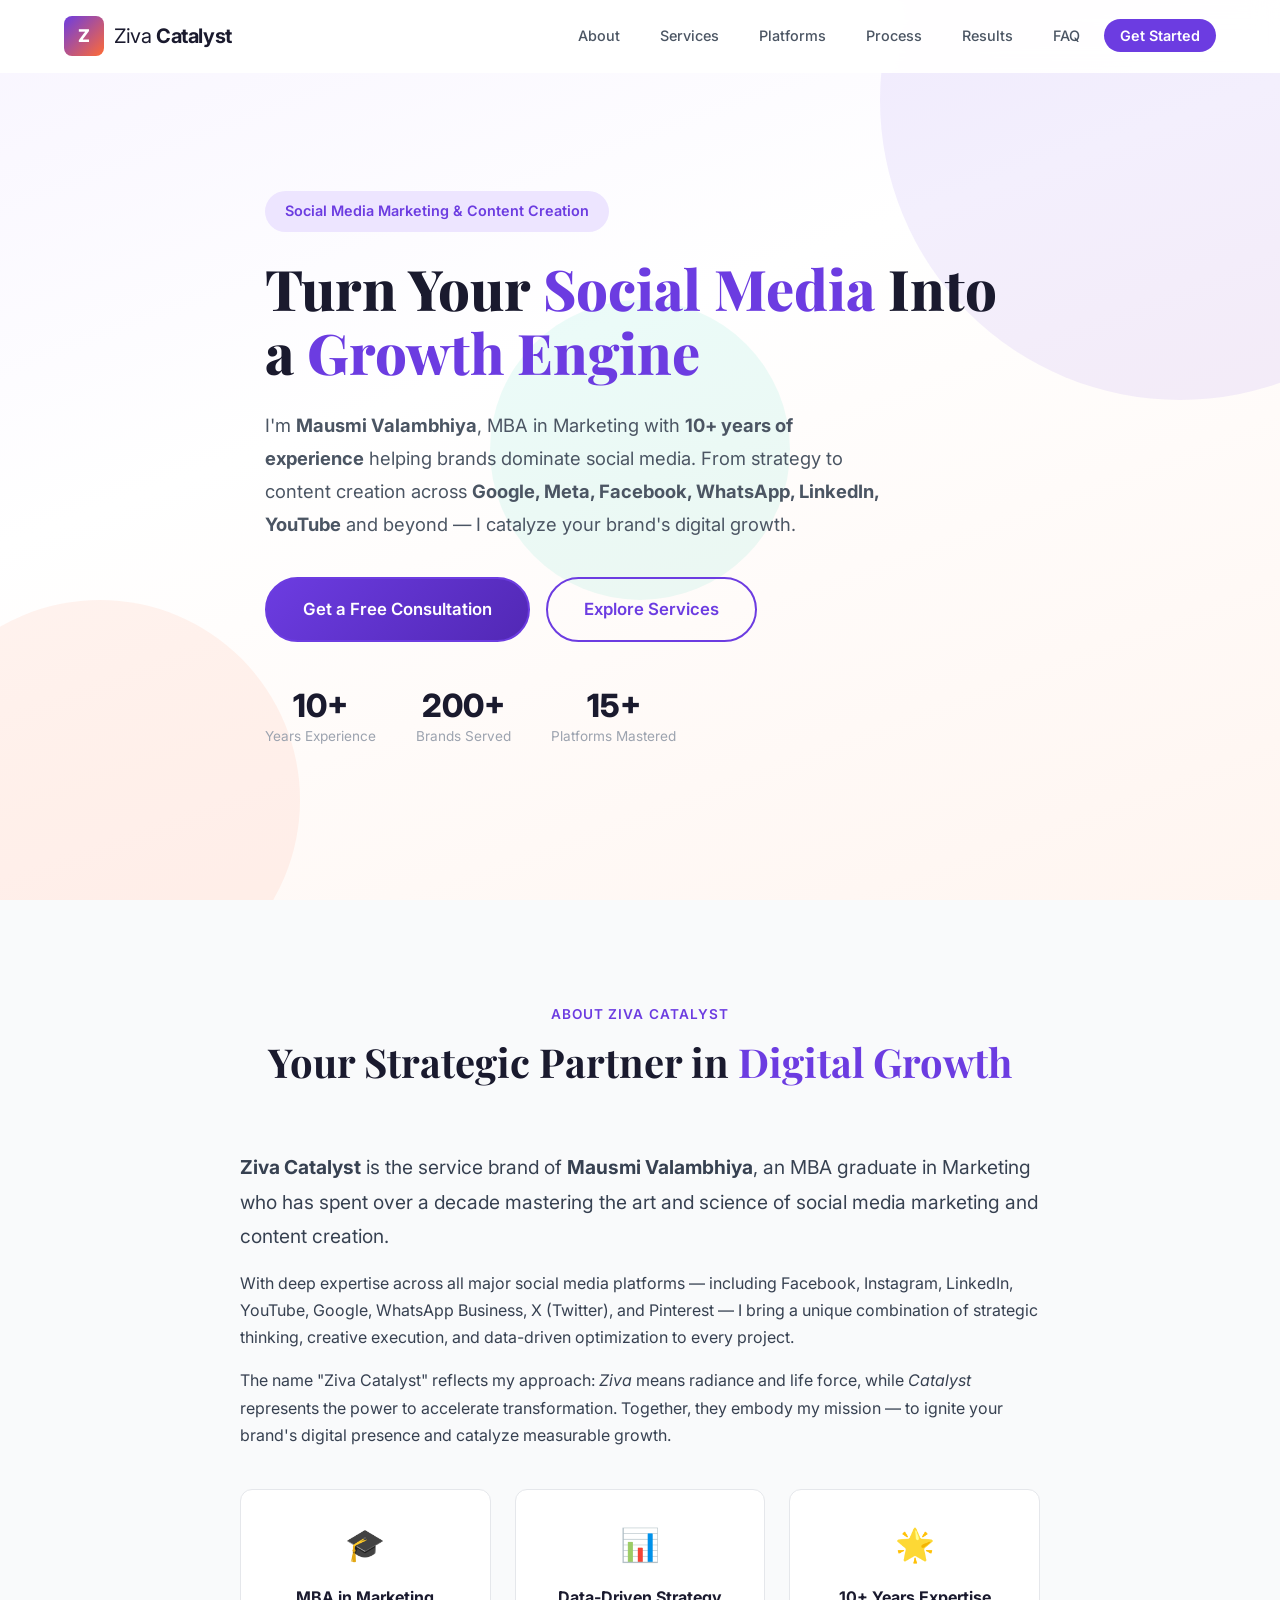
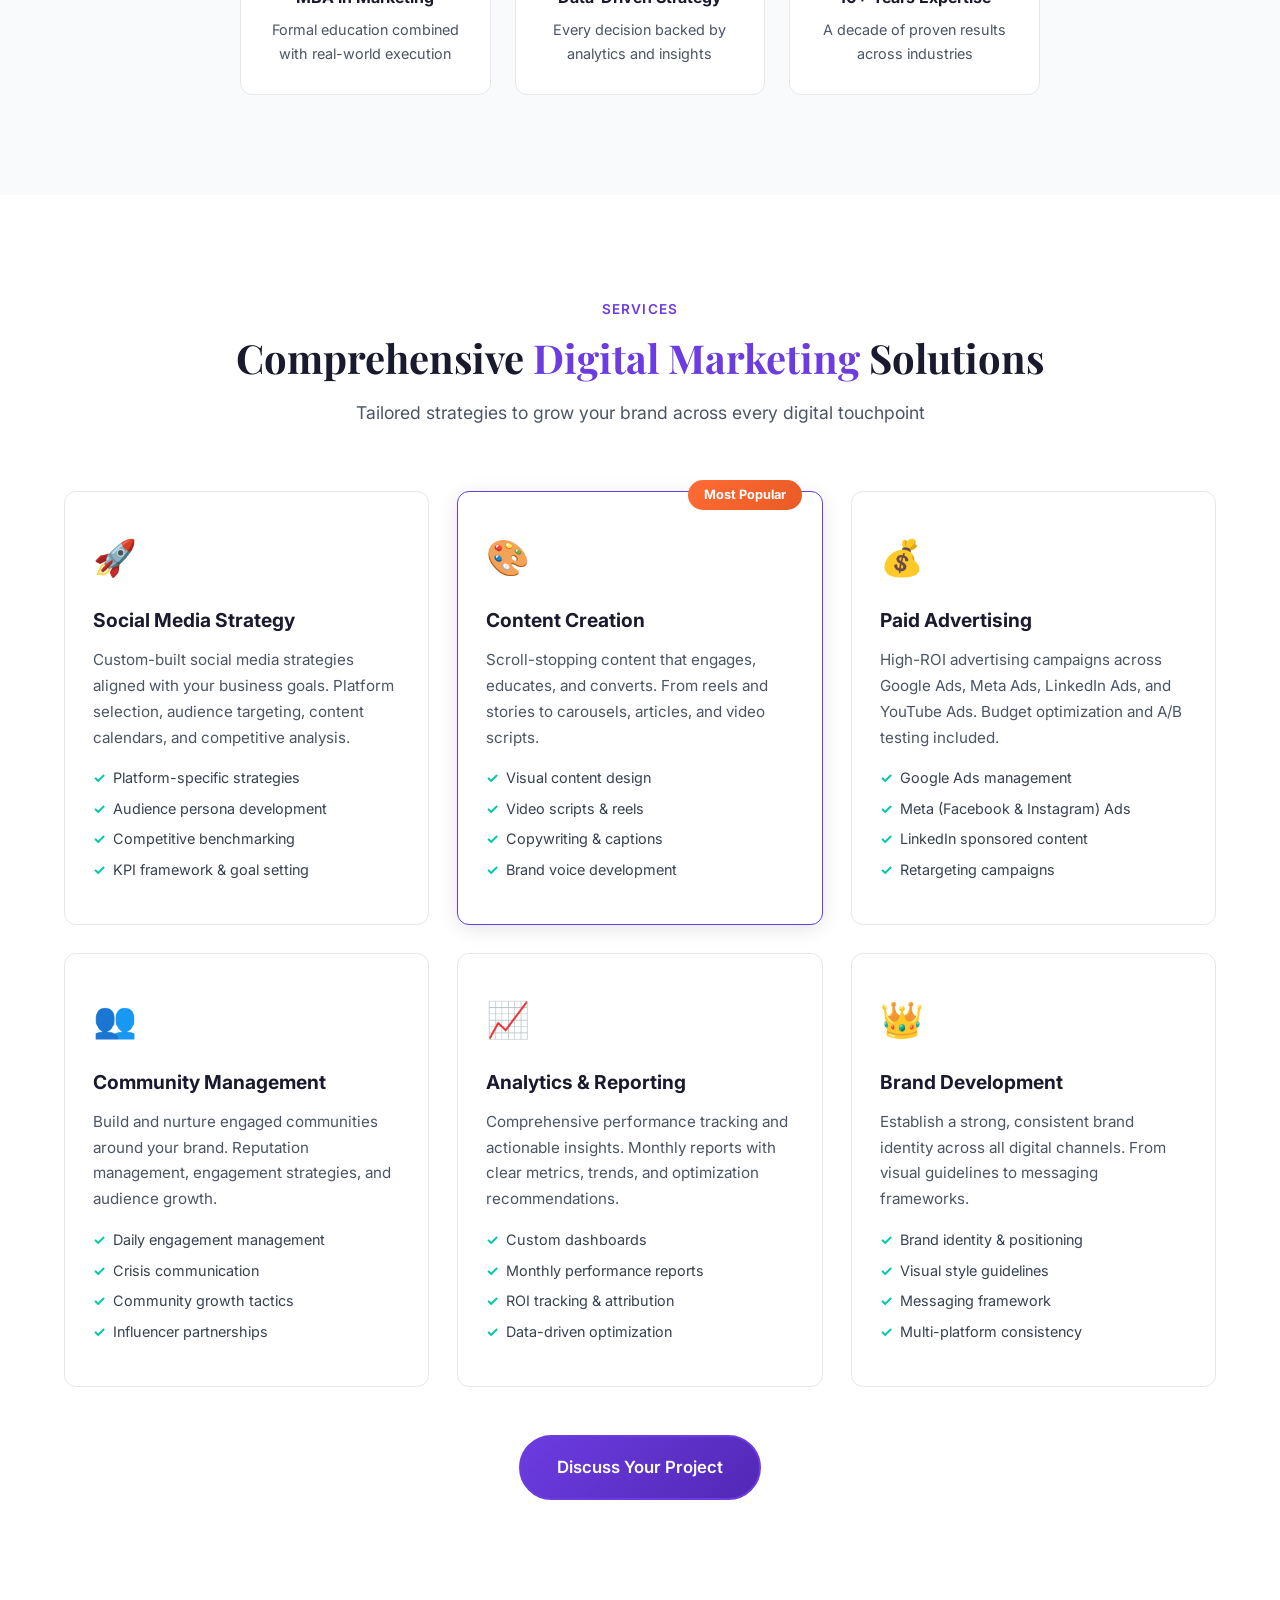
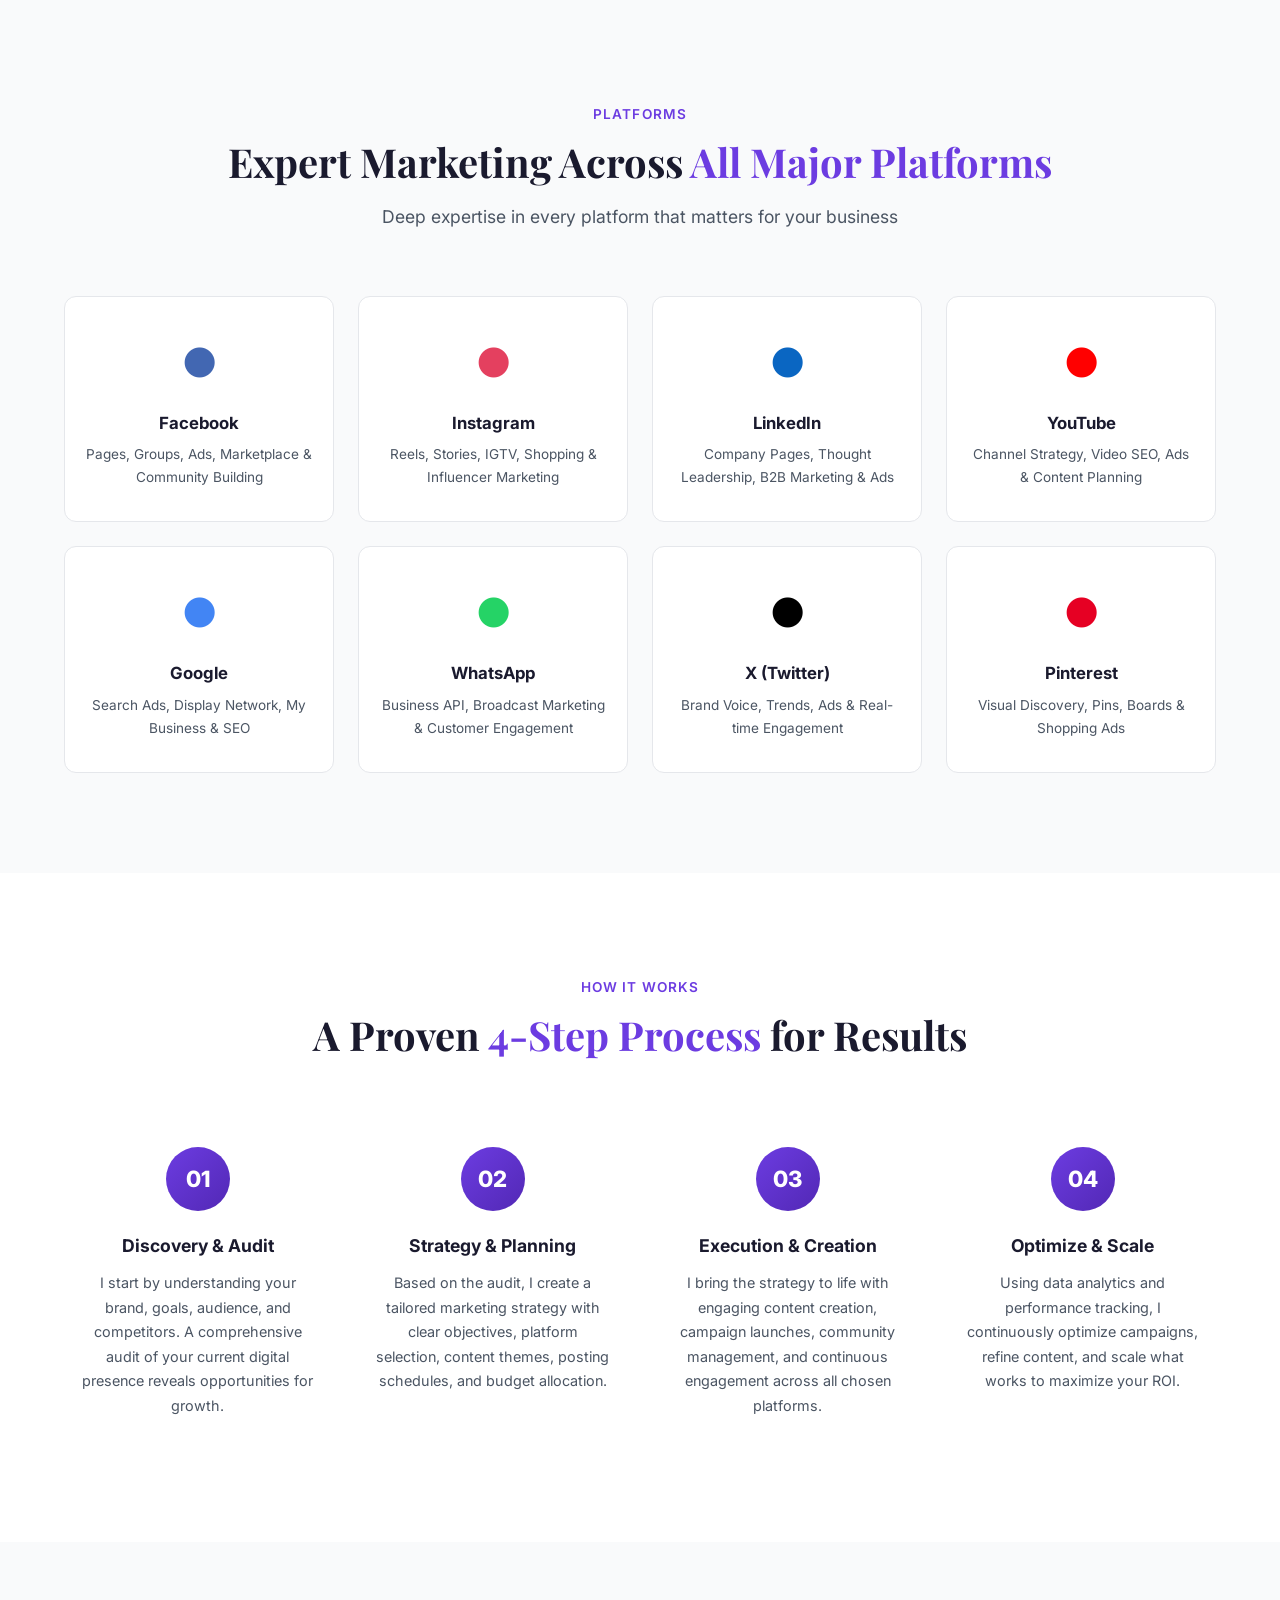
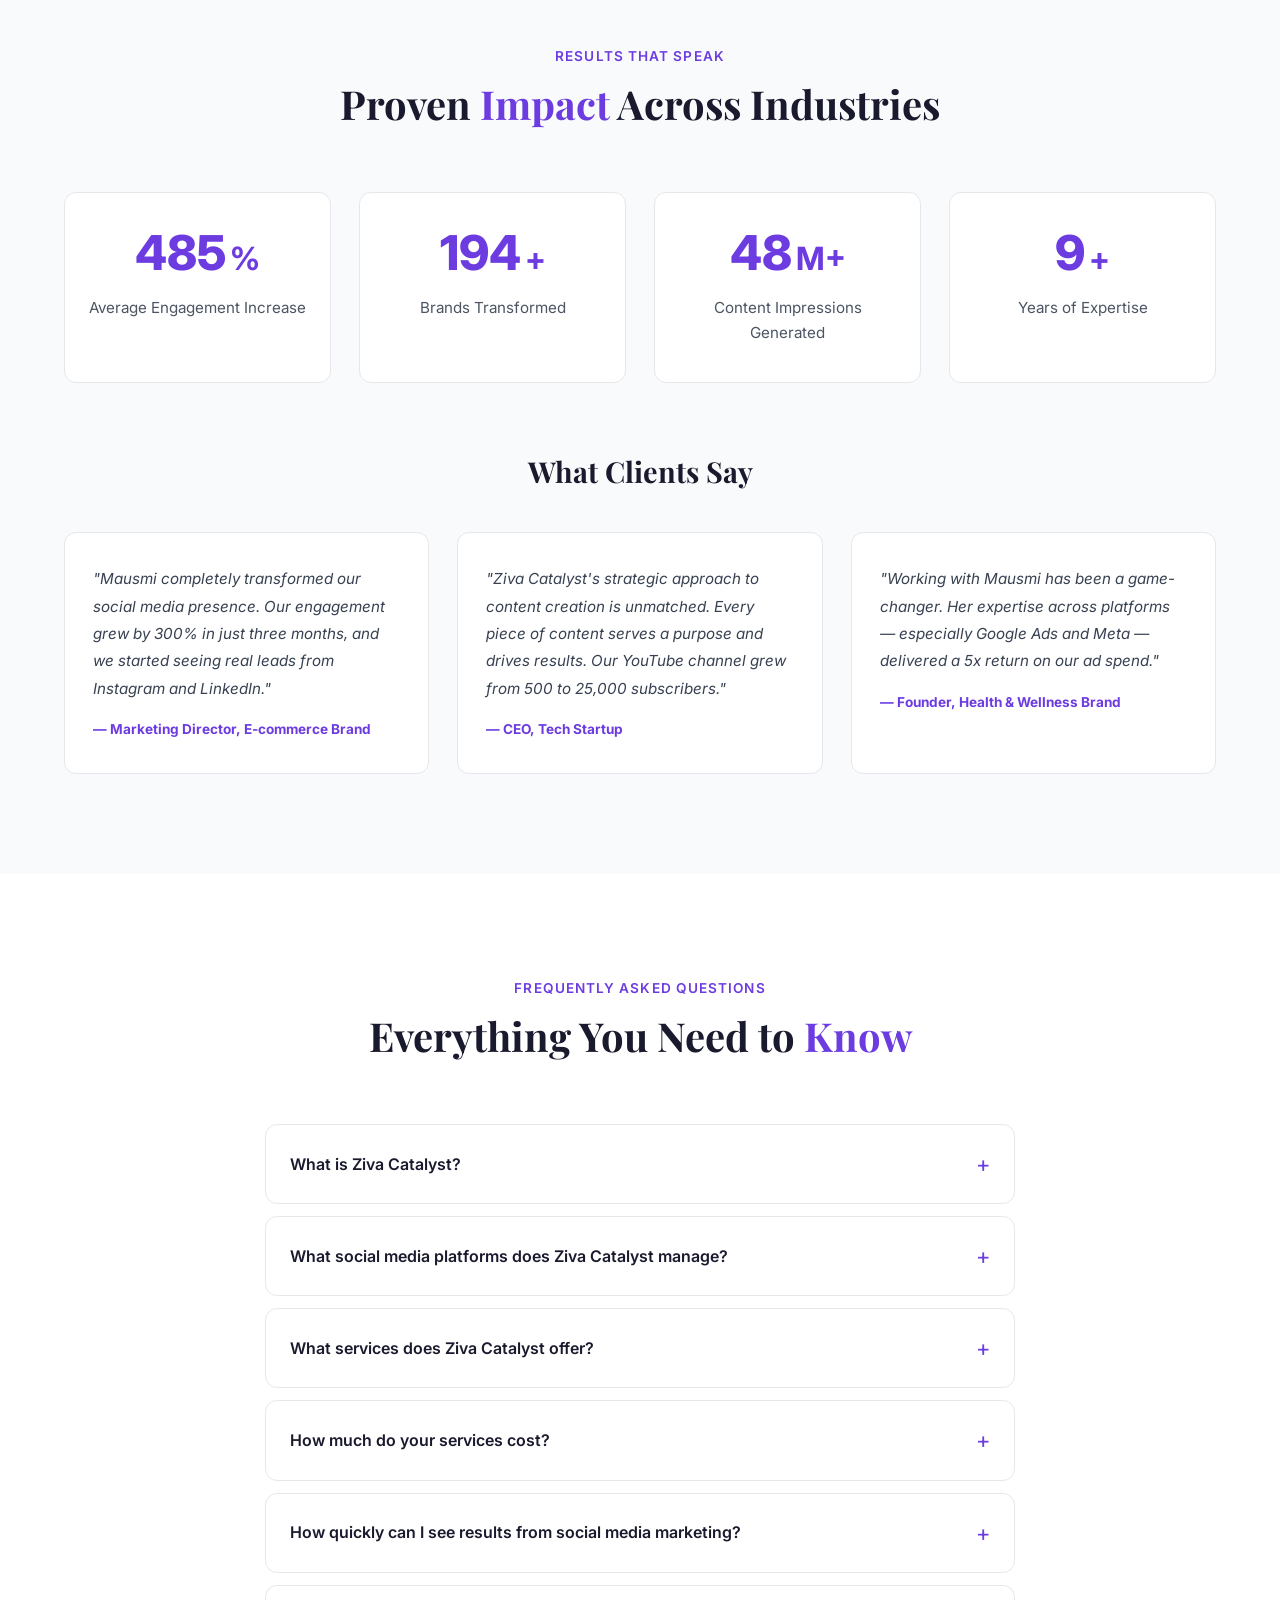
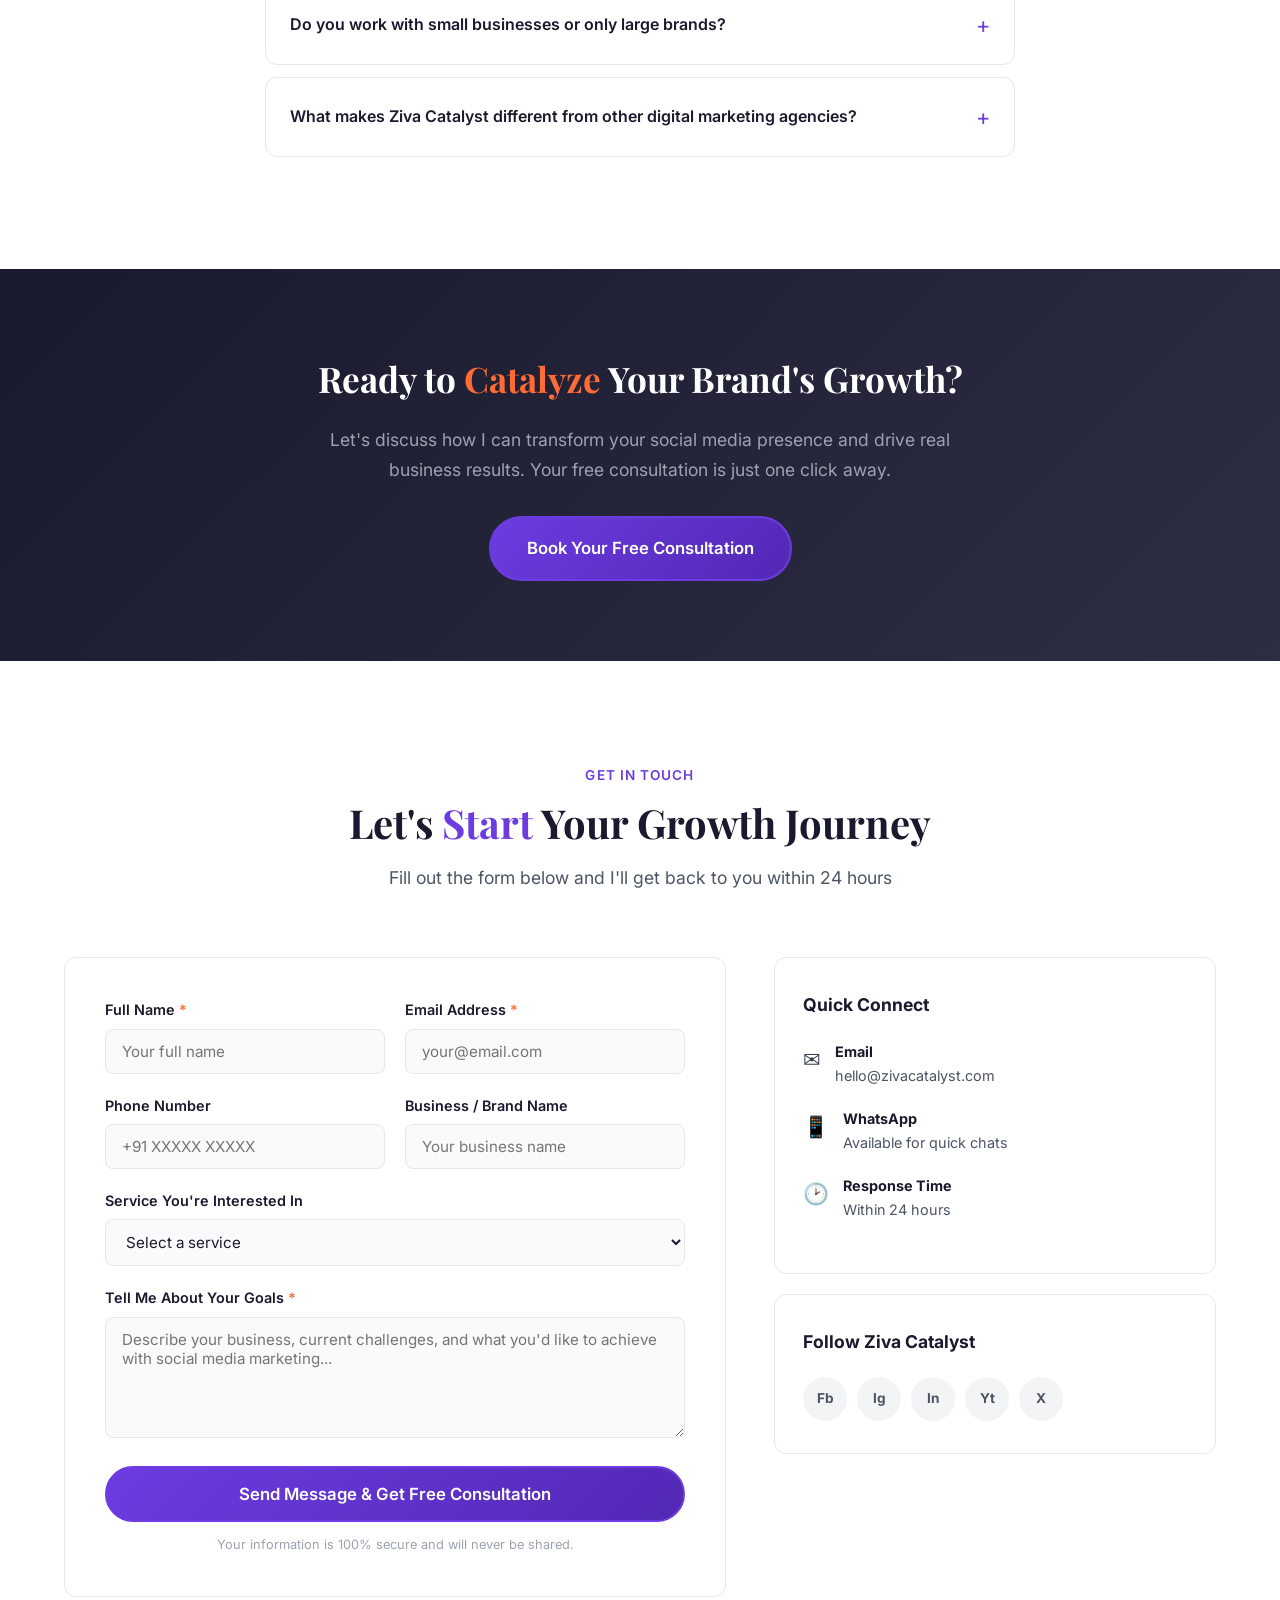
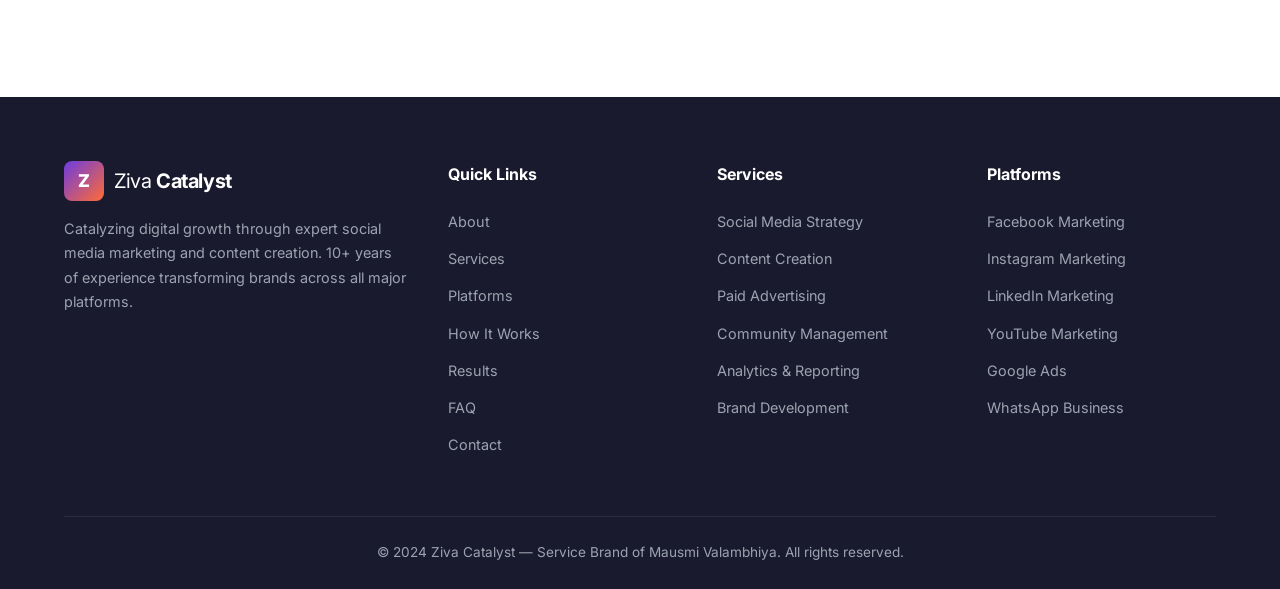
==== commit aa3cf706: "Update index.html add google measurement id" ====
--- a/index.html
+++ b/index.html
@@ -1,6 +1,15 @@
 <!DOCTYPE html>
 <html lang="en" dir="ltr">
 <head>
+  <!-- Google tag (gtag.js) -->
+<script async src="https://www.googletagmanager.com/gtag/js?id=G-7CWNGP7WX2"></script>
+<script>
+  window.dataLayer = window.dataLayer || [];
+  function gtag(){dataLayer.push(arguments);}
+  gtag('js', new Date());
+
+  gtag('config', 'G-7CWNGP7WX2');
+</script>
   <meta charset="UTF-8" />
   <meta name="viewport" content="width=device-width, initial-scale=1.0" />
   <meta http-equiv="X-UA-Compatible" content="IE=edge" />
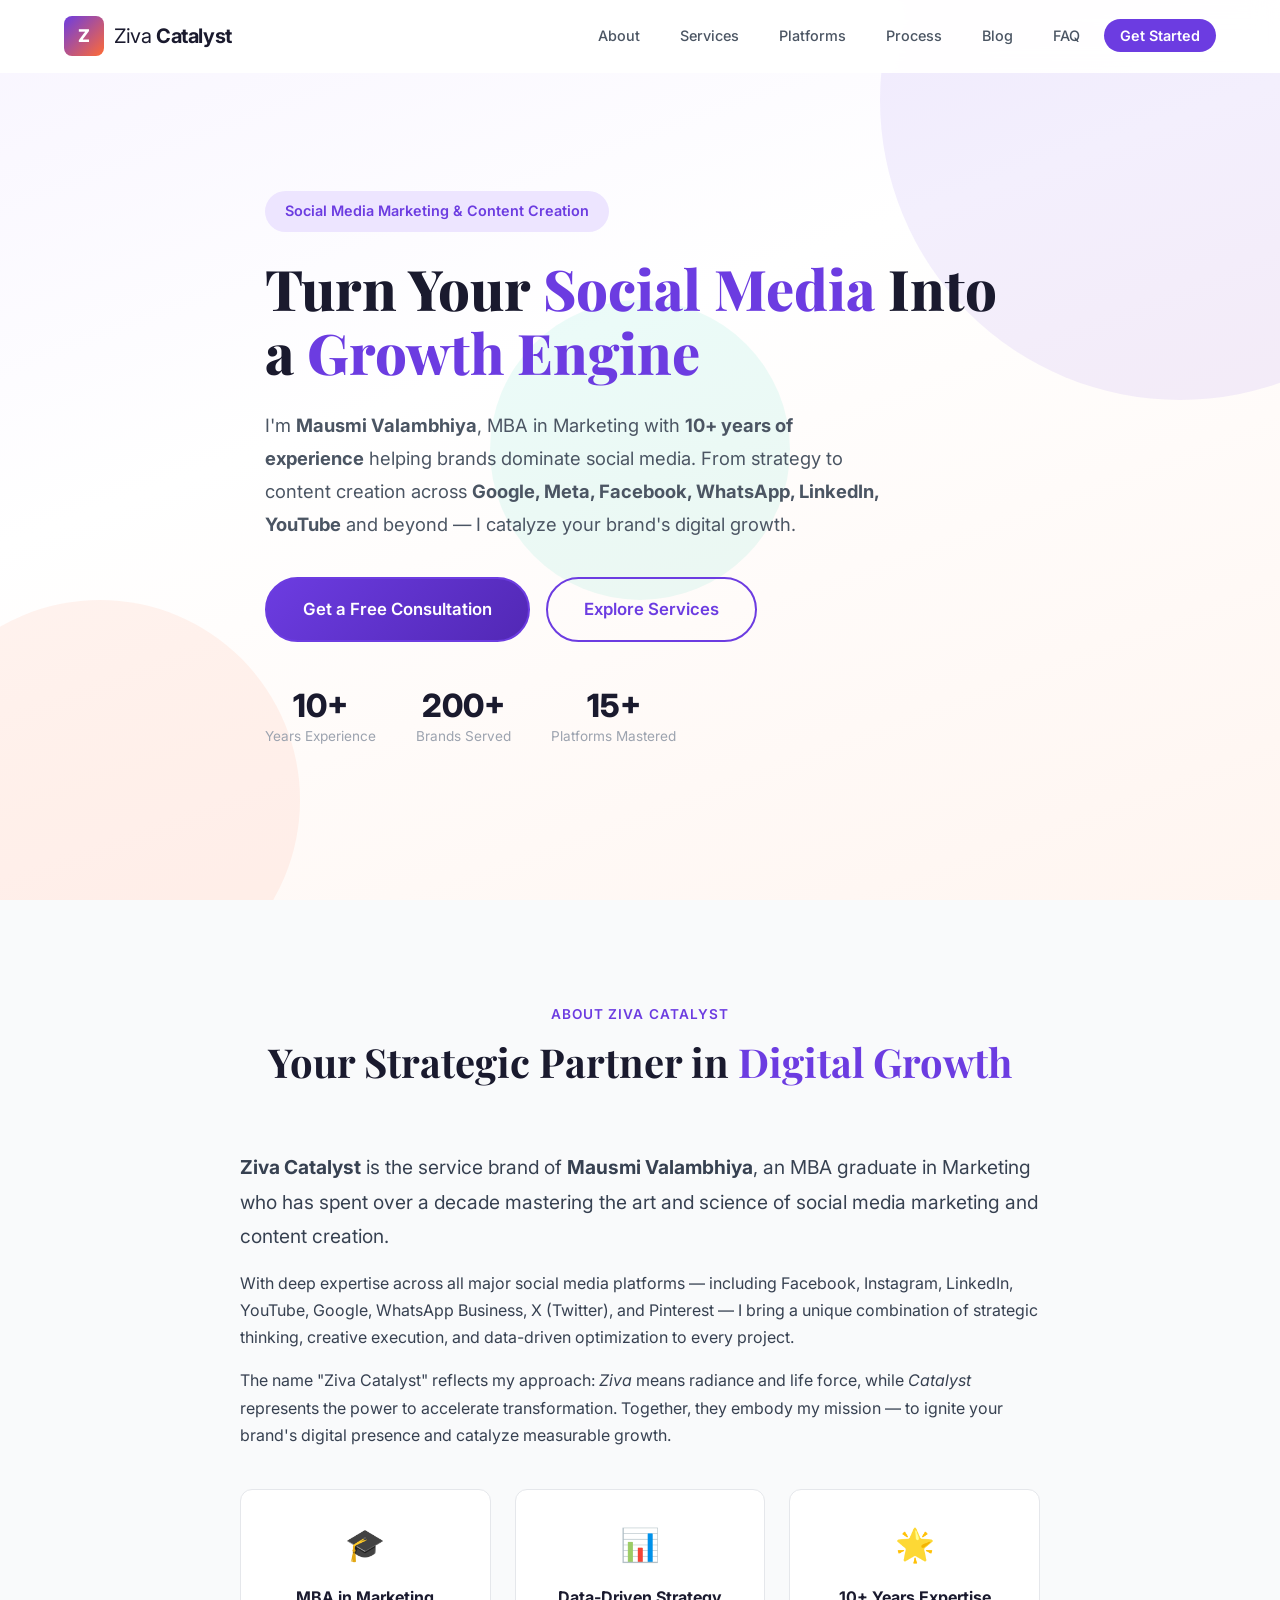
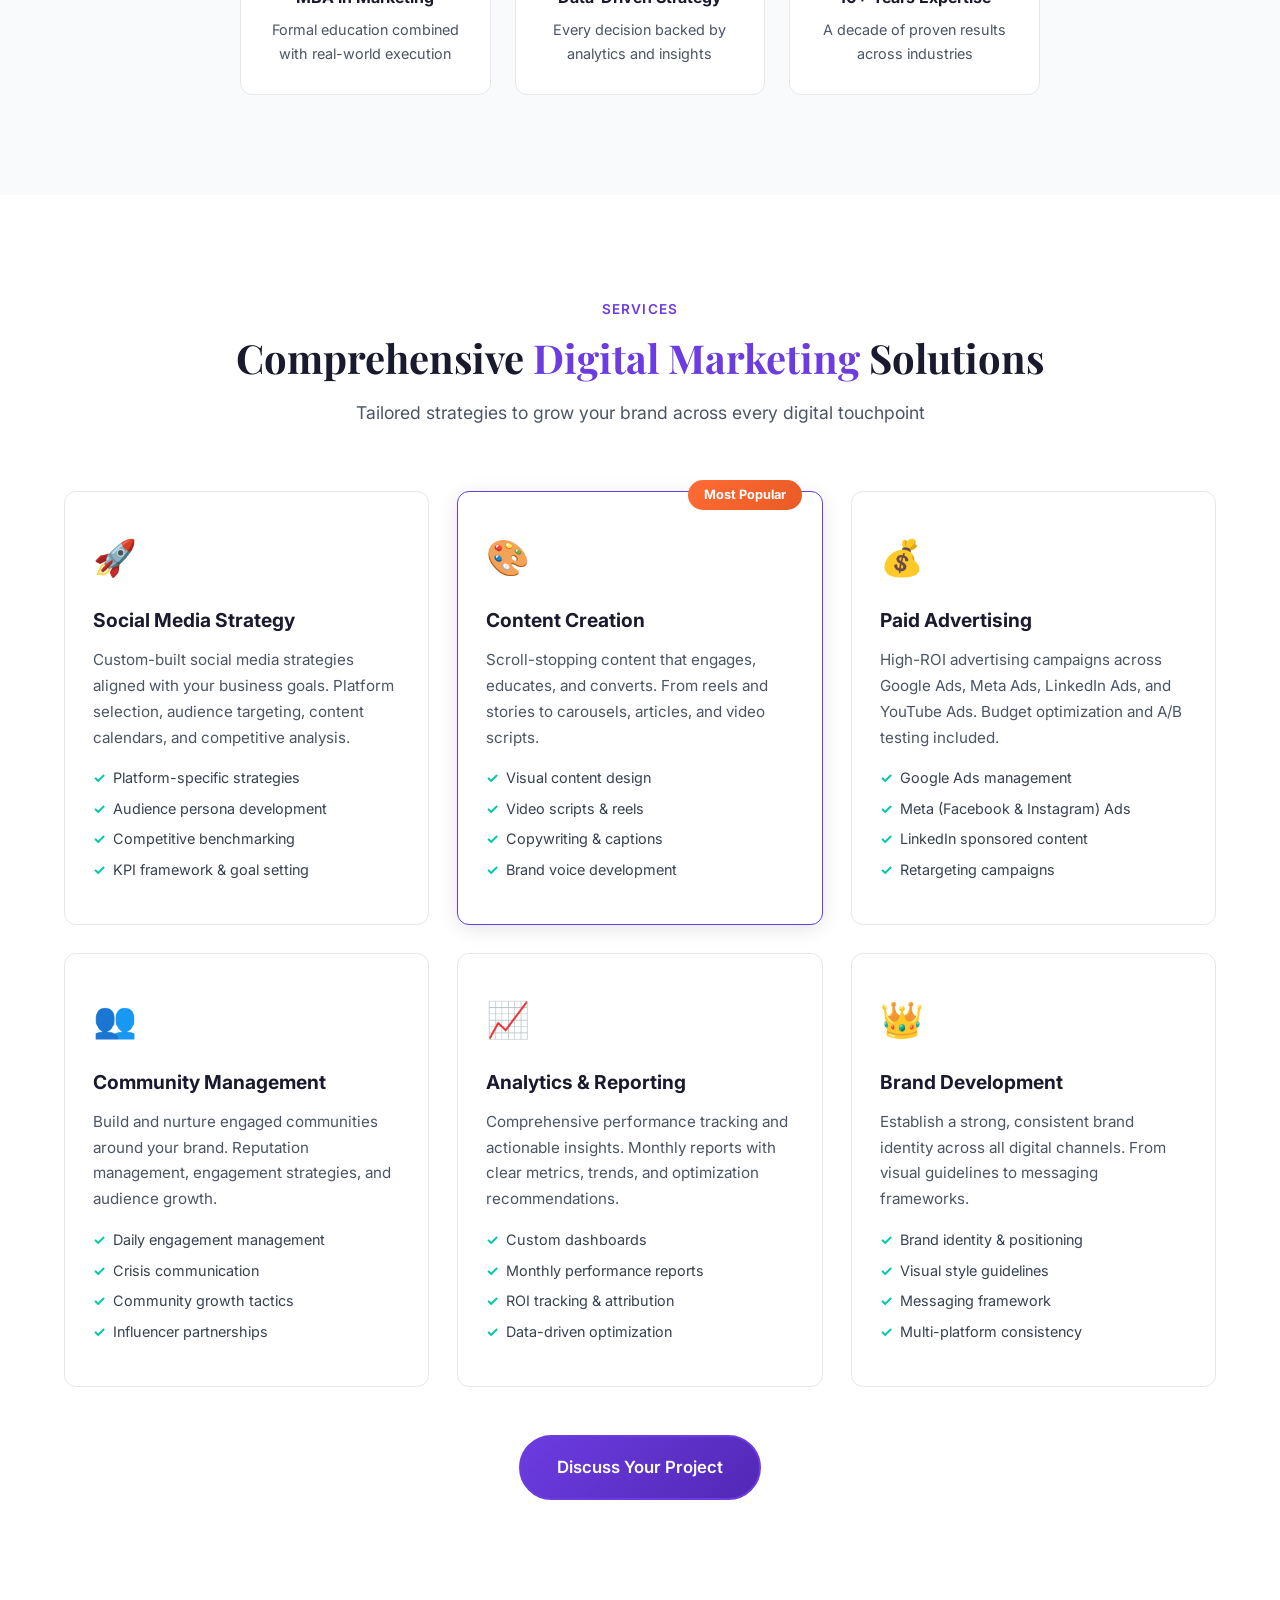
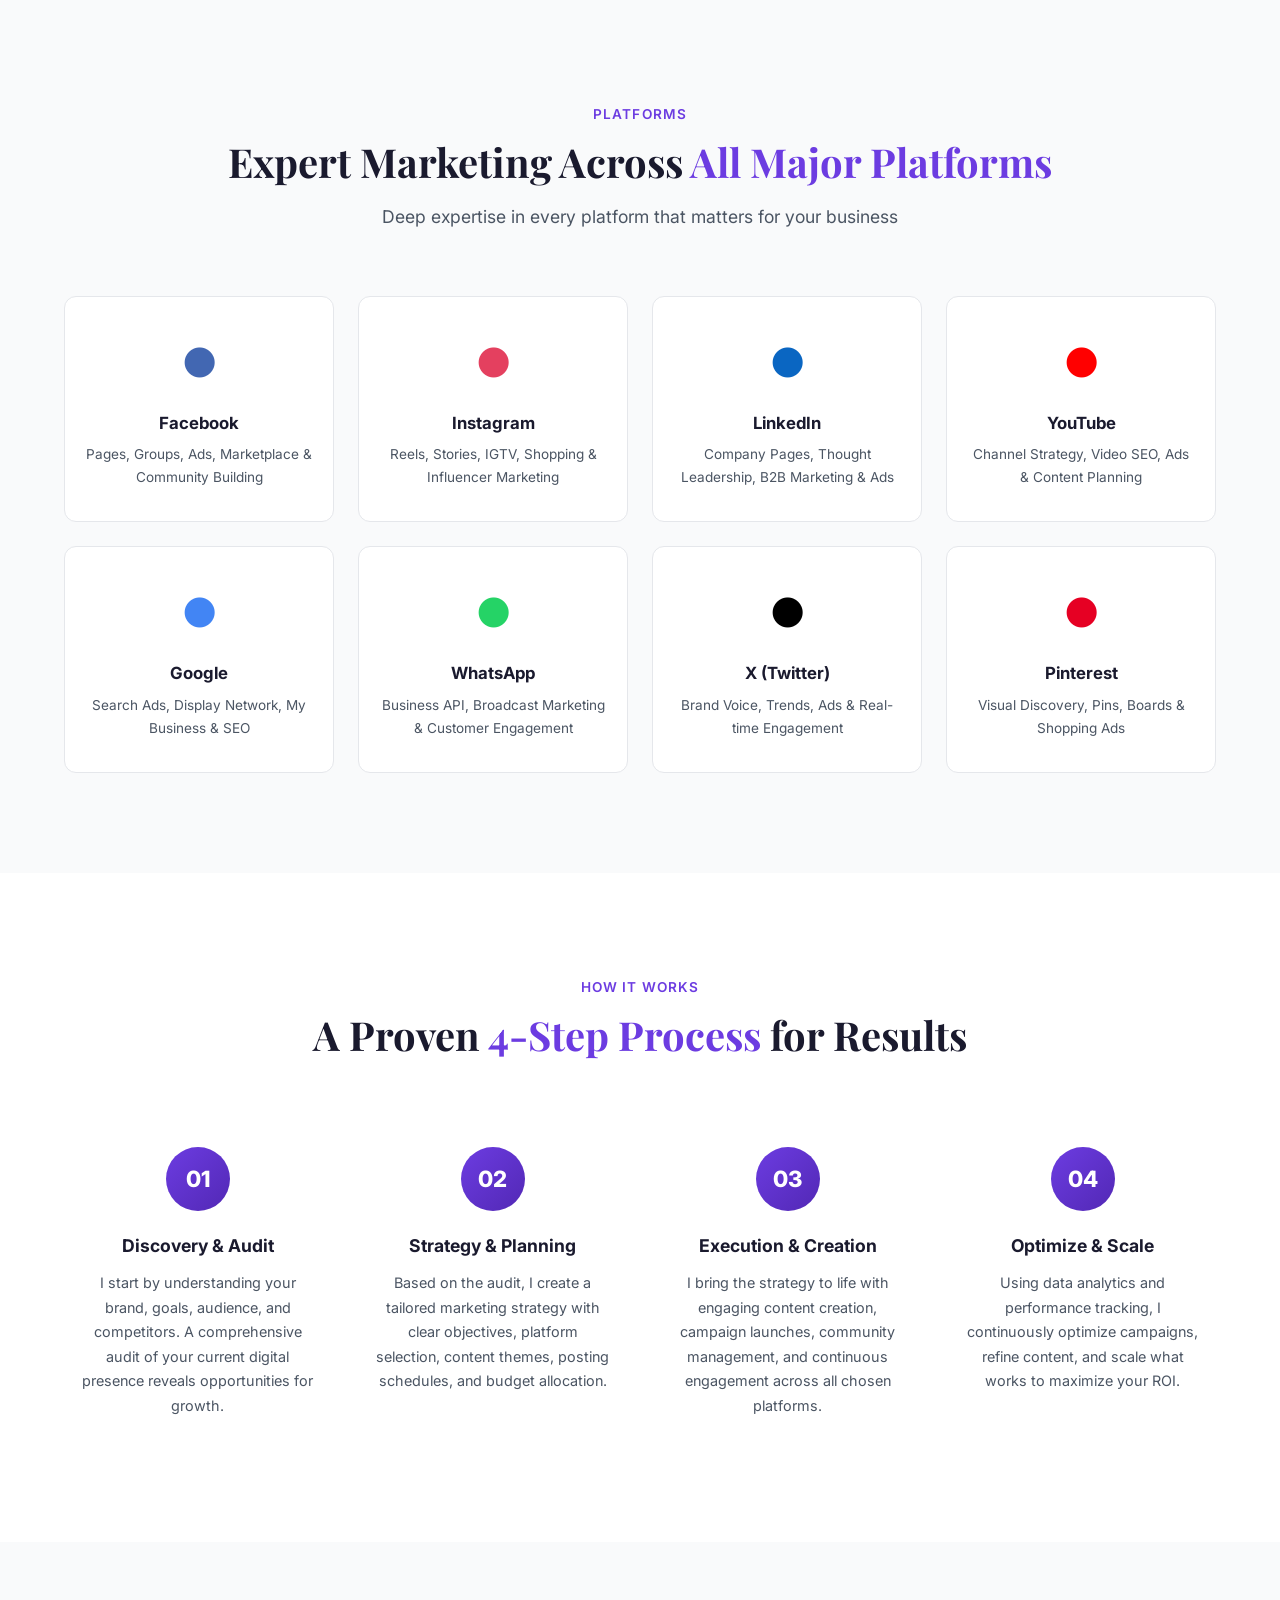
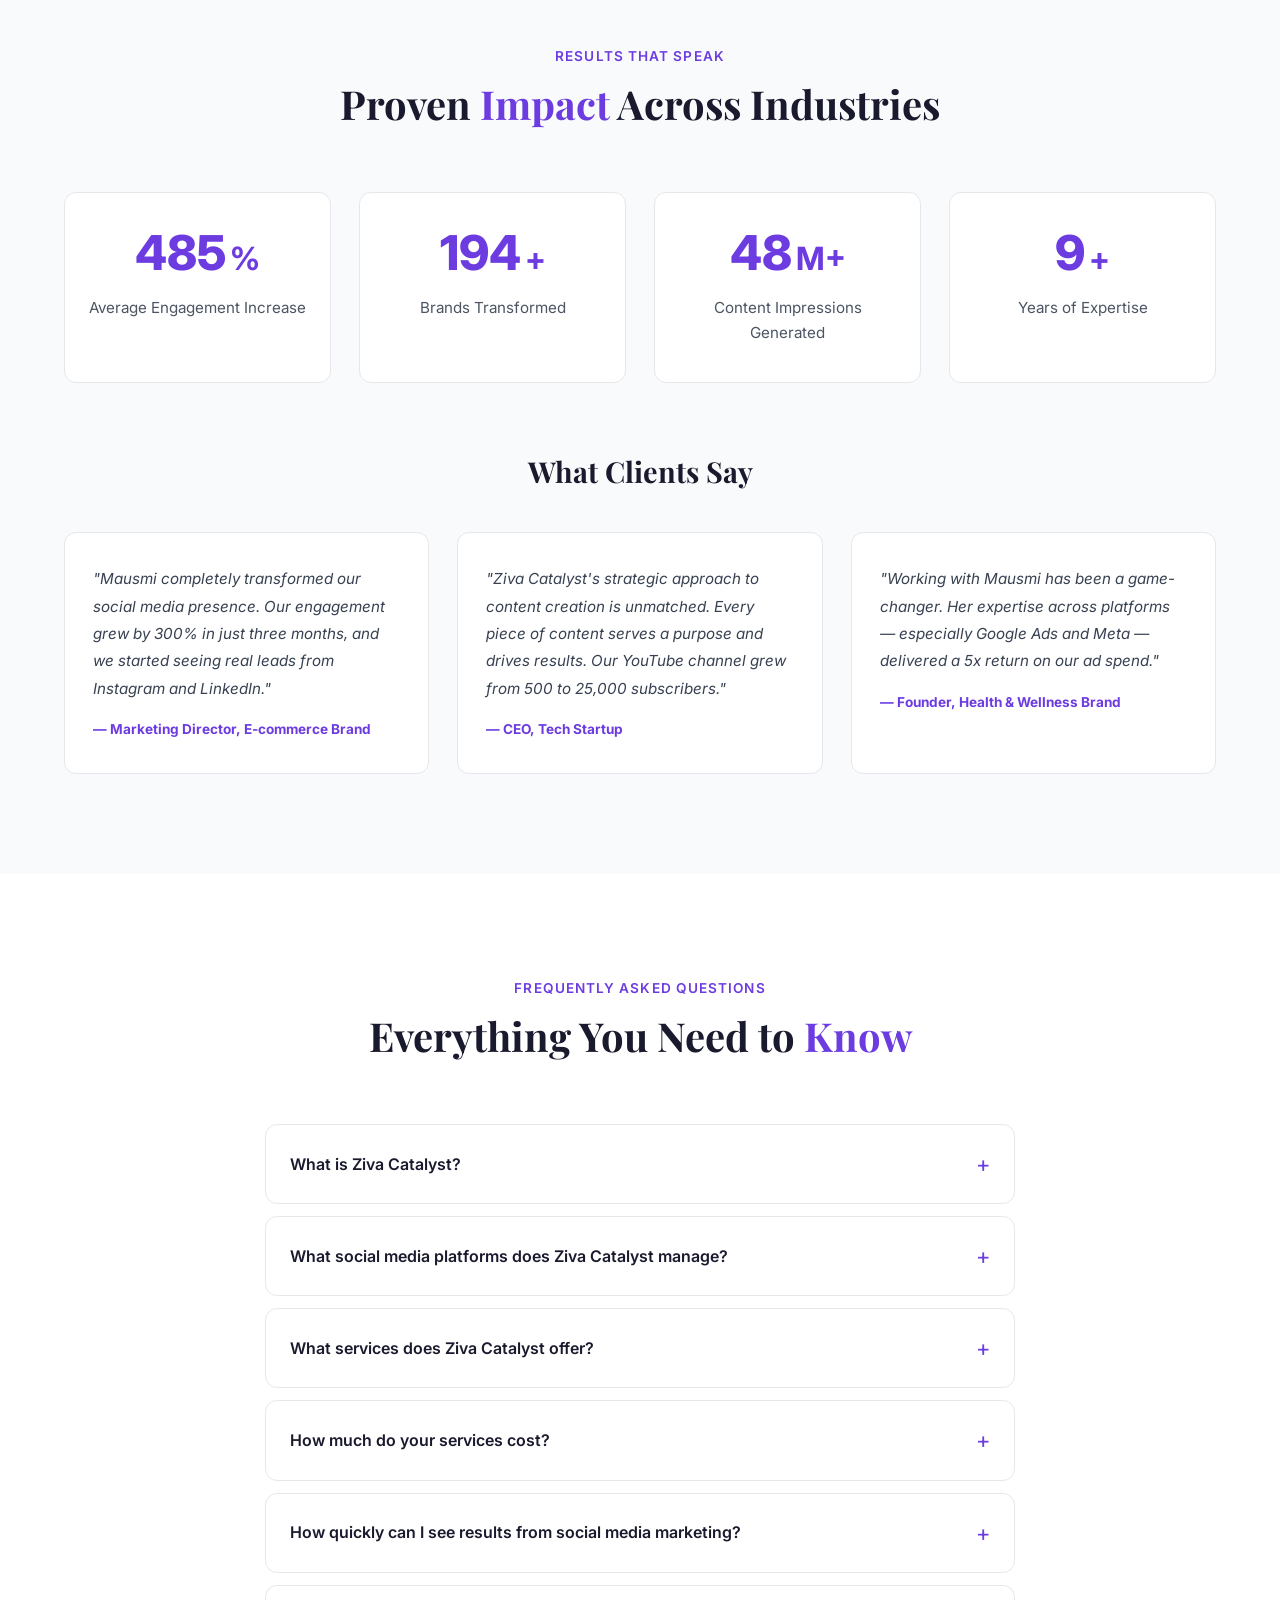
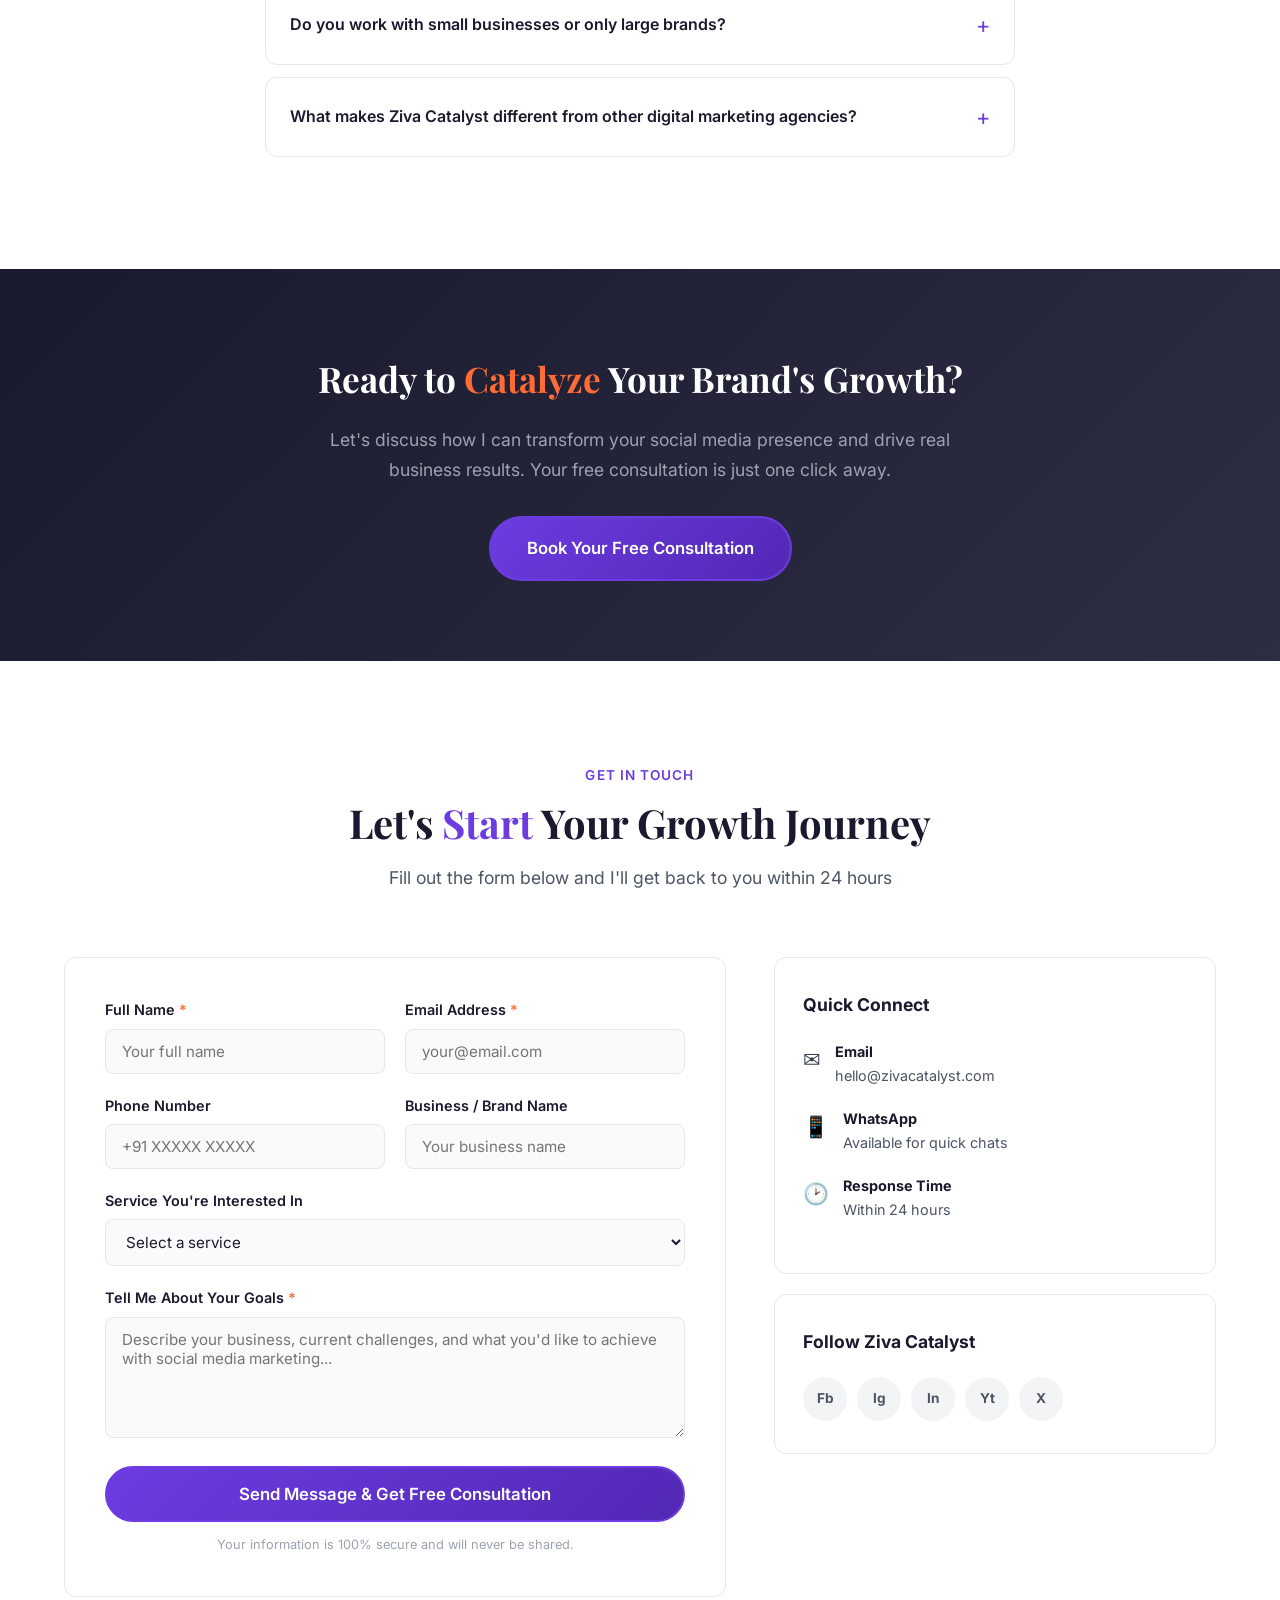
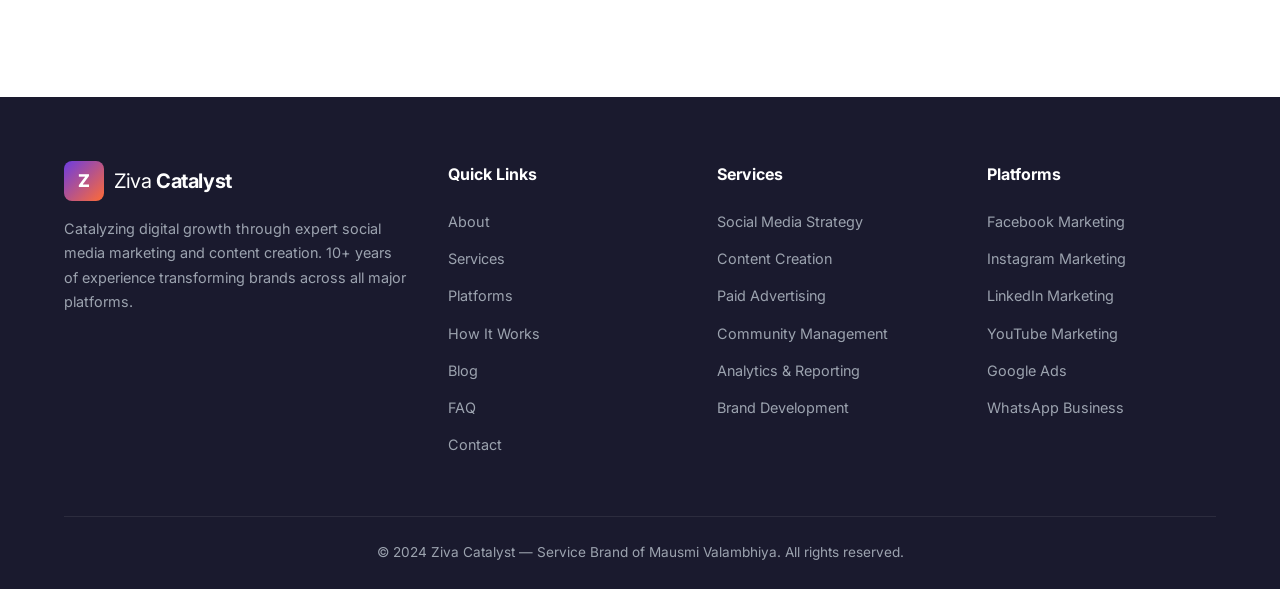
==== commit ea7e2b01: "Add blog section with LinkedIn business page article Introduces a blog section hosted as static HTML" ====
--- a/index.html
+++ b/index.html
@@ -151,7 +151,7 @@
           <li><a href="#services" class="nav-link">Services</a></li>
           <li><a href="#platforms" class="nav-link">Platforms</a></li>
           <li><a href="#process" class="nav-link">Process</a></li>
-          <li><a href="#results" class="nav-link">Results</a></li>
+          <li><a href="blog/index.html" class="nav-link">Blog</a></li>
           <li><a href="#faq" class="nav-link">FAQ</a></li>
           <li><a href="#contact" class="nav-link cta-link">Get Started</a></li>
         </ul>
@@ -671,7 +671,7 @@
             <li><a href="#services">Services</a></li>
             <li><a href="#platforms">Platforms</a></li>
             <li><a href="#process">How It Works</a></li>
-            <li><a href="#results">Results</a></li>
+            <li><a href="blog/index.html">Blog</a></li>
             <li><a href="#faq">FAQ</a></li>
             <li><a href="#contact">Contact</a></li>
           </ul>
